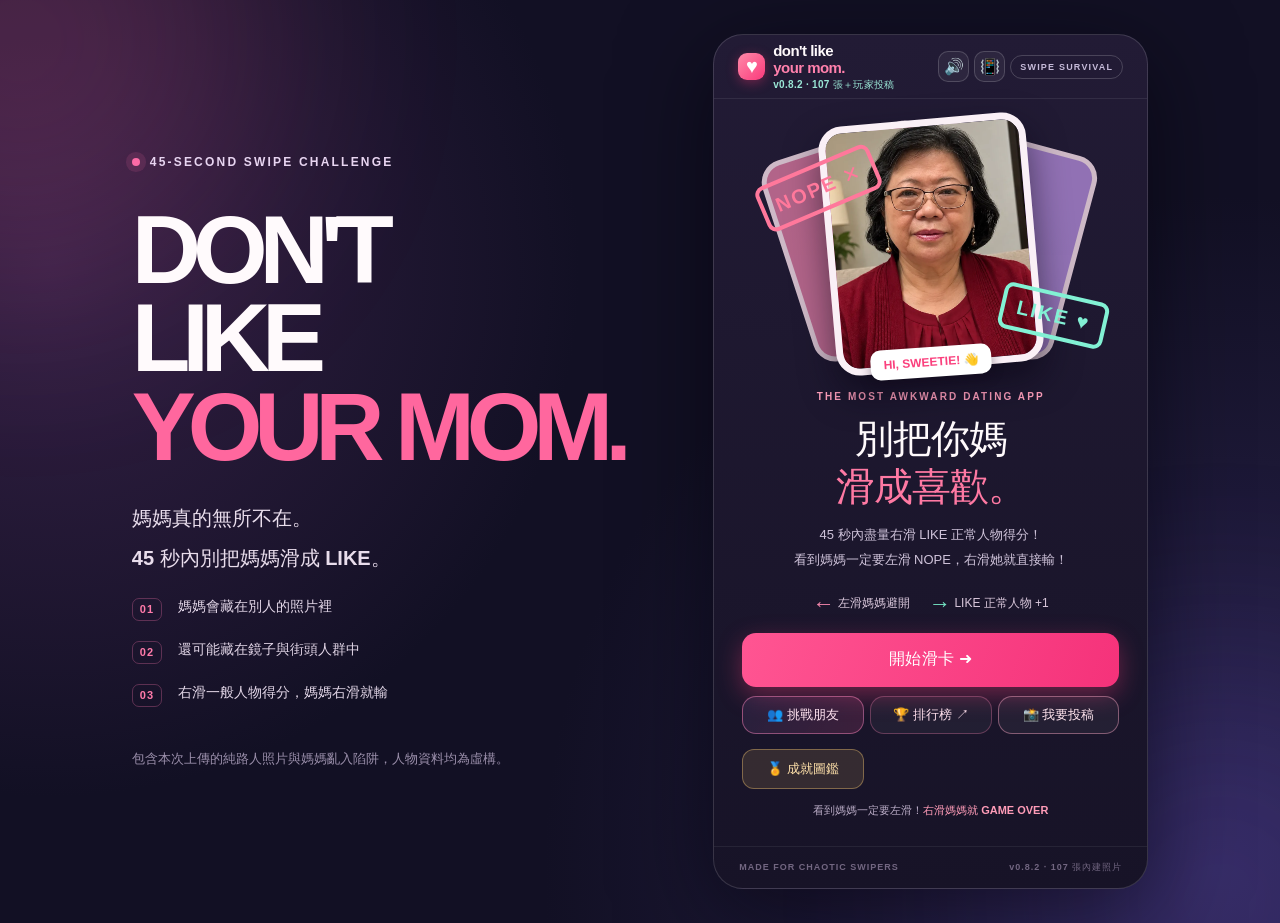
==== index.html @ 6b79ad82 "Add files via upload" ====
<!doctype html>
<html lang="zh-Hant">
<head>
  <meta charset="utf-8">
  <meta name="viewport" content="width=device-width, initial-scale=1, maximum-scale=1, user-scalable=no, viewport-fit=cover">
  <meta name="theme-color" content="#121024">
  <meta name="description" content="45 秒挑戰：左滑避開媽媽，右滑 LIKE 一般交友對象！">
  <meta name="apple-mobile-web-app-capable" content="yes">
  <meta name="apple-mobile-web-app-status-bar-style" content="black-translucent">
  <meta name="format-detection" content="telephone=no">
  <script>
    (function(){
      const root = document.documentElement;
      const ios = /iPhone|iPad|iPod/i.test(navigator.userAgent) ||
        (navigator.platform === 'MacIntel' && navigator.maxTouchPoints > 1);
      const installed = Boolean(navigator.standalone ||
        (window.matchMedia && window.matchMedia('(display-mode: standalone)').matches));
      if (ios && installed) root.classList.add('pwa-standalone');
      // Safari's 100dvh can exclude the entire home-indicator region and a
      // second bottom band in standalone mode. screen.height is the panel's
      // full height in CSS px (402×874 on the reference iPhone 18 Pro).
      function sizeApp(){
        if (window.innerWidth > 840) return;
        const visible = Math.round(window.visualViewport?.height || window.innerHeight);
        const layout = Math.round(window.innerHeight);
        const display = Math.round(window.screen?.height || layout);
        const keyboard = root.classList.contains('keyboard-open');
        // A 1206×2622 capture corresponds to 402×874 CSS px. Some WebKit
        // builds report a shorter value for BOTH vh and screen.height in PWAs.
        const iphoneProReference = ios && installed &&
          window.innerWidth >= 400 && window.innerWidth <= 404 &&
          window.innerHeight > 600 && window.innerWidth < window.innerHeight ? 874 : 0;
        const full = ios && installed && !keyboard ?
          Math.max(visible, layout, display, iphoneProReference) :
          (keyboard ? visible : Math.max(visible,layout));
        root.style.setProperty('--dlym-display-height', full+'px');
      }
      sizeApp();
      window.addEventListener('resize',sizeApp,{passive:true});
      window.addEventListener('orientationchange',sizeApp,{passive:true});
      window.visualViewport?.addEventListener('resize',sizeApp,{passive:true});
      window.addEventListener('focusin',()=>requestAnimationFrame(sizeApp));
      window.addEventListener('focusout',()=>requestAnimationFrame(sizeApp));
      document.addEventListener('visibilitychange',()=>{if(!document.hidden)sizeApp()});
    })();
  </script>
  <meta property="og:title" content="DON'T LIKE YOUR MOM 💔">
  <meta property="og:description" content="真人照片版：45 秒內 LIKE 最多人，千萬別滑到媽媽！">
  <link rel="manifest" href="./manifest.webmanifest?v=mom-icon-v1">
  <link rel="icon" type="image/png" sizes="192x192" href="./assets/icon-192-mom-v1.png">
  <link rel="apple-touch-icon" sizes="180x180" href="./assets/apple-touch-icon-mom-v1.png">
  <link rel="stylesheet" href="./style.css?v=0.8.2">
  <title>DON'T LIKE YOUR MOM — 45 秒滑卡生存挑戰</title>
</head>
<body>
  <div class="ambient ambient-a" aria-hidden="true"></div>
  <div class="ambient ambient-b" aria-hidden="true"></div>
  <div class="desktop-layout">
    <aside class="desktop-intro">
      <div class="desktop-kicker"><span class="live-dot"></span> 45-SECOND SWIPE CHALLENGE</div>
      <h1>DON'T<br>LIKE<br><span>YOUR MOM.</span></h1>
      <p>媽媽真的無所不在。<br>45 秒內別把媽媽滑成 LIKE。</p>
      <div class="desktop-detail"><span>01</span> 媽媽會藏在別人的照片裡</div>
      <div class="desktop-detail"><span>02</span> 還可能藏在鏡子與街頭人群中</div>
      <div class="desktop-detail"><span>03</span> 右滑一般人物得分，媽媽右滑就輸</div>
      <small>包含本次上傳的純路人照片與媽媽亂入陷阱，人物資料均為虛構。</small>
    </aside>

    <main class="app" aria-label="Don't Like Your Mom 遊戲">
      <header class="app-header">
        <div class="app-brand"><span class="brand-heart">♥</span><span class="brand-label">don't like <strong>your mom.</strong><small id="gameVersionBadge" class="game-version-badge" aria-label="實際載入的遊戲版本">版本確認中…</small></span></div>
        <div class="header-controls">
          <button id="soundToggle" class="icon-toggle" type="button" aria-label="音效開關" aria-pressed="true">🔊</button>
          <button id="vibrationToggle" class="icon-toggle" type="button" aria-label="震動開關" aria-pressed="true">📳</button>
          <span class="header-pill">SWIPE SURVIVAL</span>
        </div>
      </header>

      <section id="welcomeScreen" class="screen screen-welcome" aria-labelledby="welcomeTitle">
        <div class="welcome-art" aria-hidden="true">
          <div class="welcome-decoration deco-one"></div>
          <div class="welcome-decoration deco-two"></div>
          <div class="welcome-portrait"><img src="./assets/profiles/mom_01.webp" alt=""></div>
          <span class="welcome-sticker sticker-no">NOPE ✕</span>
          <span class="welcome-sticker sticker-love">LIKE ♥</span>
          <div class="welcome-bubble">HI, SWEETIE! 👋</div>
        </div>
        <div class="welcome-copy">
          <div class="eyebrow">THE MOST AWKWARD DATING APP</div>
          <h2 id="welcomeTitle">別把你媽<br><em>滑成喜歡。</em></h2>
          <p>45 秒內盡量右滑 LIKE 正常人物得分！<br>看到媽媽一定要左滑 NOPE，右滑她就直接輸！</p>
        </div>
        <div class="rules-line"><span><b>←</b> 左滑媽媽避開</span><span><b>→</b> LIKE 正常人物 +1</span></div>
        <button id="startButton" class="primary-button" type="button">開始滑卡 <span aria-hidden="true">➜</span></button>
        <div class="welcome-extra-actions">
          <button id="friendChallengeButton" class="friend-challenge-button" type="button">👥 挑戰朋友</button>
          <button id="openLeaderboardWelcome" class="leaderboard-link" type="button">🏆 排行榜 ↗</button>
          <button id="openSubmitPhotos" class="community-submit-button" type="button">📸 我要投稿</button>
          <button id="openAchievementsWelcome" class="achievement-link" type="button">🏅 成就圖鑑</button>
        </div>
        <div id="challengeInviteInfo" class="challenge-invite-info hidden" aria-live="polite"></div><div class="welcome-bottom">看到媽媽一定要左滑！<strong>右滑媽媽就 GAME OVER</strong></div>
      </section>

      <section id="duelLobbyScreen" class="screen screen-duel-lobby hidden" aria-label="雙人同步挑戰等候室">
        <div class="duel-hero">👥</div>
        <div class="eyebrow">LIVE FRIEND DUEL · 45 SECONDS</div>
        <h2 id="duelLobbyTitle">雙人同步挑戰</h2>
        <p class="duel-explainer">先分享邀請 → 兩人準備 → 同時倒數開局<br>照片順序完全相同，誰 LIKE 更多誰贏！</p>
        <label class="duel-name-label" for="duelPlayerName">你的暱稱</label>
        <input id="duelPlayerName" class="duel-name" type="text" maxlength="16" inputmode="text" placeholder="例如：不要滑到我媽" autocomplete="nickname" />
        <div class="duel-players" aria-live="polite"><div>👤 <span id="duelHostName">房主：等待建立…</span></div><div>👤 <span id="duelGuestName">好友：尚未加入</span></div></div>
        <div id="duelLobbyStatus" class="duel-status" role="status">準備建立房間…</div>
        <button id="duelCreateJoin" class="primary-button" type="button">建立房間</button>
        <button id="duelShareInvite" class="secondary-button hidden" type="button">🔗 分享邀請連結</button>
        <button id="duelReadyButton" class="primary-button hidden" type="button">✓ 我準備好了</button>
        <button id="duelLeaveButton" class="secondary-button" type="button">← 返回首頁</button>
      </section>

      <section id="gameScreen" class="screen screen-game hidden" aria-label="遊戲進行中">
        <div class="hud-top">
          <div class="hud-timer"><span class="tiny-label">TIME LEFT</span><div class="timer-value"><span id="timerValue">45.0</span><small>S</small></div></div>
          <div class="hud-score"><span class="tiny-label">LIKES</span><div class="score-value"><span id="scoreValue">0</span><span class="heart-small">♥</span></div></div>
          <div class="hud-best"><span class="tiny-label">BEST</span><div id="bestValue" class="best-value">0</div></div>
        </div>
        <div class="timer-track"><div id="timerFill" class="timer-fill"></div></div>
        <div class="stage-line"><div><span id="stagePill" class="stage-pill">LEVEL 1</span><strong id="stageName">一眼認出媽媽</strong></div><span id="comboChip" class="combo-chip" aria-live="polite"></span></div>
        <div id="cardArea" class="card-area" aria-label="交友卡片">
          <div class="stack-card stack-back" aria-hidden="true"></div>
          <div class="stack-card stack-mid" aria-hidden="true"></div>
          <article id="swipeCard" class="swipe-card" aria-label="當前交友卡片">
            <div class="profile-photo">
              <img id="profileImage" src="./assets/profiles/mom_01.webp" alt="交友照片">
              <span id="likeStamp" class="swipe-stamp like-stamp" aria-hidden="true">LIKE ♥</span>
              <span id="nopeStamp" class="swipe-stamp nope-stamp" aria-hidden="true">NOPE ✕</span>
              <div class="photo-gradient" aria-hidden="true"></div>
              <div class="profile-photo-label">✦ DISCOVER</div>
            </div>
            <div class="profile-details">
              <div class="identity-line"><h3 id="profileName">Jessie <span>26</span></h3><span class="verified" title="虛構個人資料">✦</span></div>
              <p id="profileBio">喜歡散步、咖啡與周末旅行。</p>
              <div class="distance-row">⌖ <span id="profileCity">台北</span> <span class="dot-separator">·</span> 正在尋找緣分</div>
            </div>
          </article>
        </div>
        <div class="actions">
          <button id="nopeButton" class="swipe-action nope-action" type="button" aria-label="左滑，不喜歡"><span>✕</span><small>NOPE</small></button>
          <div class="action-instruction">左右滑動卡片<br>或點擊按鈕</div>
          <button id="likeButton" class="swipe-action like-action" type="button" aria-label="右滑，喜歡"><span>♥</span><small>LIKE</small></button>
        </div>
        <p class="game-footnote">注意：照片任何角落有媽媽都不能 LIKE！</p>
      </section>

      <section id="resultScreen" class="screen screen-result hidden" aria-labelledby="resultTitle">
        <div id="resultEmoji" class="result-emoji" aria-hidden="true">💔</div>
        <div id="resultEyebrow" class="result-eyebrow">MOM ALERT</div>
        <h2 id="resultTitle" class="result-title">YOU LIKED<br>YOUR MOM.</h2>
        <p id="resultSubtitle" class="result-subtitle">BRO. THAT'S YOUR MOM.</p>
        <p id="momRoast" class="mom-roast hidden" aria-live="polite"></p>
        <div id="evidencePanel" class="evidence-panel hidden">
          <div class="evidence-heading">你剛剛右滑了這張…</div>
          <div class="evidence-photo"><img id="evidenceImage" src="./assets/profiles/mom_01.webp" alt="剛剛出錯的交友卡片"><div id="evidenceSpot" class="evidence-spot hidden" aria-hidden="true"></div></div>
          <div id="evidenceIdentity" class="evidence-identity"></div>
          <p id="evidenceReason" class="evidence-reason"></p>
        </div>
        <div class="result-stats">
          <div><small>LIKES</small><strong id="finalScore">0</strong></div>
          <div><small>TIME SURVIVED</small><strong id="finalTime">0.0s</strong></div>
          <div><small>HIDDEN MOMS</small><strong id="finalAvoided">0</strong></div>
        </div>
        <button id="achievementRoundNotice" class="achievement-award hidden" type="button" aria-live="polite"></button>
        <div id="recordMessage" class="record-message hidden">★ NEW PERSONAL BEST ★</div>
        <section id="scoreSubmitArea" class="score-submit hidden" aria-label="送出全球排行戰績">
          <label for="leaderboardNickname">🏆 全球排行榜暱稱</label>
          <div class="submit-row">
            <input id="leaderboardNickname" type="text" maxlength="16" placeholder="輸入 2～16 字暱稱" autocomplete="nickname" aria-label="排行榜暱稱">
            <button id="submitScoreBtn" type="button">送出</button>
          </div>
          <p id="scoreSubmitStatus" class="score-submit-status" aria-live="polite"></p>
        </section>
        <div class="result-actions">
          <div class="result-action-row">
            <button id="retryButton" class="primary-button" type="button">再來一局 <span aria-hidden="true">↻</span></button>
            <button id="homeButton" class="secondary-button home-button" type="button">⌂ 回首頁</button>
          </div>
          <div class="result-action-row result-action-secondary">
            <button id="shareButton" class="secondary-button" type="button">分享戰績 ↗</button>
            <button id="openLeaderboardResult" class="leaderboard-link" type="button">🏆 全球排行榜 ↗</button>
          </div>
        </div>
        <p id="resultNotice" class="result-notice">只有 45 秒，看看下一局能 LIKE 幾個人。</p>
        <div id="duelResultStatus" class="duel-result-status hidden" aria-live="polite"></div>
        <button id="duelResultRefresh" class="duel-refresh hidden" type="button">↻ 同步對手結果</button>
      </section>
      <section id="achievementsScreen" class="screen screen-achievements hidden" aria-label="認媽成就圖鑑">
        <div class="ach-kicker">🏅 DON'T LIKE YOUR MOM</div>
        <h2>認媽成就圖鑑</h2>
        <p class="ach-intro">滑得快還不夠，認得出媽媽才是真本事！</p>
        <div class="ach-progress-head"><strong id="achievementCount">0 / 49</strong><span>成就完成度</span></div>
        <div class="ach-progress-track"><span id="achievementProgress"></span></div>
        <p id="achievementNext" class="ach-next"></p>
        <div id="achievementFilters" class="ach-filters" role="group" aria-label="成就類別"></div>
        <div id="achievementList" class="ach-list" aria-label="成就獎章"></div>
        <p class="ach-local-note">🔒 不需要 Email。進度只存在這個瀏覽器；換手機或清除網站資料可能遺失。舊版歷史累積次數無法補算，但保留原本的個人最高 LIKE。</p>
        <button id="closeAchievements" class="secondary-button ach-back" type="button">← 返回遊戲</button>
      </section>
      <section id="leaderboardScreen" class="screen screen-leaderboard hidden" aria-label="全球排行榜">
        <div class="board-kicker">🏆 DON'T LIKE YOUR MOM</div>
        <h2>全球排行榜</h2>
        <p class="board-intro">活過完整 45 秒才能上榜。右滑媽媽直接失敗！</p>
        <div class="board-tabs" role="group" aria-label="排行榜期間">
          <button id="boardTodayBtn" type="button" aria-pressed="true">📅 每日</button>
          <button id="boardAllBtn" type="button" aria-pressed="false">🌍 歷史排行</button>
          <button id="boardChampionsBtn" type="button" aria-pressed="false">🏅 歷日冠</button>
          <button id="refreshLeaderboard" class="board-refresh" type="button" aria-label="重新整理排行榜">↻</button>
        </div>
        <p id="leaderboardStatus" class="board-status" aria-live="polite">載入中…</p>
        <div id="boardProvisional" class="board-provisional hidden" aria-live="polite"></div>
        <ol id="leaderboardRows" class="board-list" aria-label="排行榜成績"></ol>
        <button id="boardLoadMore" class="board-load-more hidden" type="button">載入更早的日冠 ↓</button>
        <p id="boardFootnote" class="board-footnote">前 100 名單局成績 · 今日榜以台灣時間計算<br>未設定雲端前不會顯示假排行榜</p>
        <button id="closeLeaderboard" class="secondary-button board-back" type="button">← 返回遊戲</button>
      </section>
      <footer class="app-footer"><span>MADE FOR CHAOTIC SWIPERS</span><span>v0.8.2 · 107 張內建照片</span></footer>
    </main>
  </div>
  <script src="./leaderboard-config.js?v=0.5.0"></script>
  <script src="./feedback.js?v=0.5.0"></script>
  <script src="./leaderboard.js?v=0.7.4"></script>
  <script src="./art-data.js?v=0.8.1"></script>
  <script src="./deck-engine.js?v=0.5.7"></script>
  <script src="./community-api.js?v=0.7.2"></script>
  <script src="./community-feed.js?v=0.7.2"></script>
  <script src="./photo-preload.js?v=0.7.3"></script>
  <script src="./live-duel.js?v=0.6.1"></script>
  <script src="./achievements.js?v=0.8.0"></script>
  <script src="./script.js?v=0.8.2"></script>
</body>
</html>
---- style.css ----
:root{font-family:Inter,-apple-system,BlinkMacSystemFont,"Noto Sans TC","Microsoft JhengHei",Arial,sans-serif;color:#fffafc;background:#121024;--pink:#ff5e9b;--pink-soft:#ff98b8;--purple:#9962ee;--mint:#75e5cb;--dark:#1b172e;--muted:#bcb4cf;--white:#fffbff;font-synthesis:none;-webkit-tap-highlight-color:transparent}
*{box-sizing:border-box}html{min-height:100%;scrollbar-color:#634362 #171024}body{min-height:100dvh;margin:0;overflow-x:hidden;background:radial-gradient(circle at 4% 29%,#342045 0,transparent 38%),radial-gradient(circle at 95% 94%,#2b244f 0,transparent 45%),#121024}button{font:inherit;cursor:pointer}button:focus-visible{outline:3px solid #fff;outline-offset:3px}button:disabled{opacity:.6;cursor:default}.hidden{display:none!important}.ambient{position:fixed;z-index:0;width:480px;height:480px;border-radius:50%;filter:blur(115px);pointer-events:none;opacity:.18}.ambient-a{left:-220px;top:-200px;background:#fe61a0}.ambient-b{right:-180px;bottom:-240px;background:#745ae6}.desktop-layout{position:relative;z-index:1;min-height:100dvh;display:flex;align-items:center;justify-content:center;gap:clamp(40px,7vw,120px);padding:34px 26px}.desktop-intro{max-width:520px;align-self:center}.desktop-kicker{display:inline-flex;align-items:center;gap:10px;color:#e8d5f1;letter-spacing:2.2px;font-size:12px;font-weight:800}.live-dot{width:8px;height:8px;background:#fc6ba6;border-radius:50%;box-shadow:0 0 0 6px #fc6ba621}.desktop-intro h1{font-size:clamp(60px,7.5vw,112px);letter-spacing:-.085em;line-height:.92;font-weight:1000;margin:36px 0 27px}.desktop-intro h1 span{color:#ff679e}.desktop-intro>p{font-size:20px;line-height:2;color:#e9ddec;font-weight:600}.desktop-detail{margin:20px 0;display:flex;gap:16px;color:#e1d5e6;font-size:14px;font-weight:600}.desktop-detail span{font-size:11px;letter-spacing:1px;color:#ff7baa;border:1px solid #b759876e;border-radius:7px;padding:5px 7px;line-height:1;height:min-content}.desktop-intro small{display:block;line-height:1.8;color:#9b8fab;margin-top:40px}.app{width:min(100%,435px);flex:0 0 auto;background:linear-gradient(180deg,#221b35 0%,#171327 100%);border:1px solid #ffffff24;box-shadow:0 22px 92px #04010a8c;min-height:760px;border-radius:30px;overflow:hidden;display:flex;flex-direction:column}.app-header{display:flex;align-items:center;justify-content:space-between;gap:8px;height:64px;padding:0 24px;border-bottom:1px solid #ffffff14;flex:0 0 auto}.app-brand{display:flex;gap:8px;align-items:center;font-size:15px;font-weight:800;letter-spacing:-.55px;white-space:nowrap}.app-brand strong{color:#ff80ac}.brand-heart{width:27px;height:27px;border-radius:9px;background:linear-gradient(135deg,#ff8aa9,#fa397b);display:grid;place-items:center;color:white;font-size:20px;box-shadow:0 3px 12px #ff37755a}.header-pill{font-size:9px;letter-spacing:1.2px;border:1px solid #ffffff2e;border-radius:99px;padding:6px 9px;color:#c6bbd9;white-space:nowrap;font-weight:900}.screen{flex:1;min-width:0}.screen-welcome{padding:20px 28px 28px;text-align:center}.welcome-art{height:260px;position:relative;max-width:340px;margin:auto}.welcome-portrait{position:absolute;left:calc(50% - 104px);top:0;width:208px;height:250px;border:7px solid #faf0f6;border-radius:24px;overflow:hidden;transform:rotate(-5deg);box-shadow:0 17px 35px #08051490}.welcome-portrait img{width:100%;height:100%;object-fit:cover}.welcome-decoration{position:absolute;top:17px;width:172px;height:210px;border-radius:23px;background:#db7aa2;border:5px solid #ffe7f1;opacity:.78}.deco-one{left:23px;transform:rotate(-18deg)}.deco-two{right:23px;transform:rotate(15deg);background:#b18bd9}.welcome-sticker{position:absolute;z-index:2;font-size:20px;font-weight:1000;padding:8px 12px;border-radius:9px;letter-spacing:2px}.sticker-no{left:-4px;top:45px;color:#ff789b;border:4px solid #ff789b;transform:rotate(-23deg)}.sticker-love{right:-6px;bottom:40px;color:#82f1d4;border:4px solid #82f1d4;transform:rotate(13deg)}.welcome-bubble{position:absolute;bottom:2px;left:50%;transform:translateX(-50%) rotate(-4deg);padding:8px 13px;border-radius:10px;background:#fff;color:#fa407d;font-weight:950;font-size:12px;box-shadow:0 4px 12px #11071b63;white-space:nowrap;z-index:3}.welcome-copy{margin-top:12px}.eyebrow{font-weight:900;font-size:10px;color:#ff9fbc;letter-spacing:2.1px}.welcome-copy h2{margin:13px 0;font-size:clamp(32px,8vw,39px);font-weight:1000;line-height:1.22;letter-spacing:-1px}.welcome-copy h2 em{font-style:normal;color:#ff79a3}.welcome-copy p{font-size:13px;line-height:1.9;color:#cfc3da;margin:13px 0 20px}.rules-line{display:flex;align-items:center;justify-content:center;gap:19px;flex-wrap:wrap;font-size:12px;color:#d9c7db;margin-bottom:18px}.rules-line b{font-size:22px;line-height:1;color:#ef83a9;vertical-align:middle}.rules-line span:last-child b{color:#74e6c4}.primary-button{width:100%;background:linear-gradient(110deg,#ff5592,#f5327a);box-shadow:0 8px 24px #fe3e7a5c;color:#fff;border:0;border-radius:14px;min-height:54px;font-size:16px;font-weight:900;letter-spacing:.4px;display:flex;align-items:center;justify-content:center;gap:12px;transition:filter .2s,transform .2s}.primary-button:hover{filter:brightness(1.08)}.primary-button:active{transform:scale(.98)}.primary-button span{font-size:23px}.welcome-bottom{font-size:11px;color:#b8aac4;margin-top:14px}.welcome-bottom strong{color:#ff9cb8}.app-footer{display:flex;justify-content:space-between;align-items:center;color:#726681;letter-spacing:1px;font-size:9px;font-weight:800;padding:14px 25px;border-top:1px solid #ffffff11;flex:0 0 auto}
/* Game */
.screen-game{padding:12px 17px 6px}.hud-top{display:grid;grid-template-columns:1.25fr 1fr .8fr;align-items:center;gap:13px;padding:0 10px 10px}.tiny-label{font-size:9px;font-weight:900;letter-spacing:1.7px;color:#ac9ebd}.timer-value{font-size:37px;line-height:1.14;font-weight:1000;letter-spacing:-1.6px;font-variant-numeric:tabular-nums}.timer-value small{font-size:14px;margin-left:3px;color:#ff82ae}.timer-value.danger{color:#ff6b93;animation:timer-pulse .6s infinite alternate}.score-value{font-size:34px;font-weight:1000;line-height:1.16;display:flex;align-items:center;gap:7px;font-variant-numeric:tabular-nums}.heart-small{font-size:17px;color:#ff6699}.best-value{font-size:33px;color:#d7c5e7;font-weight:900;font-variant-numeric:tabular-nums}.timer-track{height:5px;background:#ffffff1d;border-radius:99px;overflow:hidden;margin:0 9px}.timer-fill{background:linear-gradient(90deg,#ffb0c7,#ff4d91);height:100%;width:100%;border-radius:99px;transform-origin:left}.stage-line{display:flex;align-items:center;justify-content:space-between;margin:12px 1px 9px;gap:8px;min-height:27px}.stage-line>div{display:flex;align-items:center;gap:8px}.stage-line strong{font-size:11px;color:#e5dbe7}.stage-pill{font-size:9px;white-space:nowrap;color:#ffbdd5;border:1px solid #f96fa85c;padding:5px 8px;border-radius:6px;background:#d5338133;font-weight:900;letter-spacing:.6px}.combo-chip{font-weight:950;color:#87f4dc;font-size:12px}.card-area{position:relative;width:100%;max-width:390px;margin:0 auto;padding:0 4px 9px;perspective:1000px;isolation:isolate}.stack-card{position:absolute;inset:0 5px 9px;border-radius:20px;border:1px solid #ffffff26;background:linear-gradient(140deg,#685179,#302746);box-shadow:0 14px 28px #0b061da0}.stack-back{transform:translateY(9px) scale(.96);opacity:.48}.stack-mid{transform:translateY(5px) scale(.985);opacity:.69}.swipe-card{position:relative;z-index:2;background:#fcf8fb;color:#251d2a;border-radius:18px;overflow:hidden;box-shadow:0 12px 28px #07041370;touch-action:none;user-select:none;-webkit-user-select:none;cursor:grab;will-change:transform;transform:translate3d(0,0,0)}.swipe-card.dragging{cursor:grabbing}.swipe-card.animating{transition:transform .23s cubic-bezier(.15,.8,.4,1),opacity .23s ease}.profile-photo{position:relative;width:100%;aspect-ratio:600/545;overflow:hidden;background:#bba3c8}.profile-photo img{display:block;width:100%;height:100%;object-fit:cover;object-position:center 28%;pointer-events:none}.photo-gradient{position:absolute;inset:50% 0 0;background:linear-gradient(transparent,#180d23 120%);pointer-events:none}.profile-photo-label{position:absolute;bottom:12px;left:15px;color:#f9f4f7d4;font-size:10px;font-weight:950;letter-spacing:1.7px}.swipe-stamp{position:absolute;z-index:3;top:22px;font-size:28px;font-weight:1000;letter-spacing:2px;padding:7px 12px;border:5px solid;border-radius:10px;opacity:0;pointer-events:none}.like-stamp{color:#62f5cb;border-color:#62f5cb;left:18px;transform:rotate(-15deg)}.nope-stamp{color:#ff7e9c;border-color:#ff7e9c;right:18px;transform:rotate(15deg)}.profile-details{min-height:104px;padding:12px 17px 14px}.identity-line{display:flex;align-items:center;gap:8px}.identity-line h3{font-size:22px;line-height:1.1;font-weight:1000;white-space:nowrap;overflow:hidden;text-overflow:ellipsis;letter-spacing:-.4px;margin:0;max-width:calc(100% - 22px)}.identity-line h3 span{font-size:19px;font-weight:500;color:#5d4f64}.verified{width:19px;height:19px;border-radius:50%;display:grid;place-items:center;background:#66c5e6;color:white;font-size:12px;flex:0 0 auto}.profile-details p{font-size:12px;color:#66566b;margin:7px 0 7px;white-space:nowrap;overflow:hidden;text-overflow:ellipsis}.distance-row{color:#9e90a2;font-size:10px;font-weight:700}.dot-separator{padding:0 4px}.actions{display:flex;align-items:center;justify-content:center;gap:37px;margin:4px 0 0}.swipe-action{width:61px;height:61px;border:1px solid #ffffff29;border-radius:50%;background:#ffffff0e;display:flex;flex-direction:column;align-items:center;justify-content:center;gap:0;box-shadow:0 5px 16px #08020e52;transition:background .15s,transform .15s}.swipe-action:active{transform:scale(.91)}.swipe-action>span{font-size:31px;font-weight:700;line-height:1.12}.swipe-action small{font-size:8px;font-weight:900;letter-spacing:1px}.nope-action{color:#ff7b9b}.like-action{color:#76e5c6}.action-instruction{font-size:10px;color:#aa9bba;text-align:center;line-height:1.55;font-weight:650}.game-footnote{text-align:center;font-size:10px;color:#aa96ba;margin:12px 0 1px}
/* Results */
.screen-result{padding:20px 24px 24px;text-align:center}.result-emoji{font-size:37px;line-height:1.3}.result-eyebrow{letter-spacing:2.6px;font-size:11px;font-weight:1000;color:#ff93b2;margin:8px 0 9px}.result-title{font-size:35px;line-height:1.02;letter-spacing:-1.2px;font-weight:1000;color:#ff84a8;margin:0}.result-subtitle{color:#e2d8e4;font-size:12px;letter-spacing:1px;font-weight:900;margin:10px 0 20px}.evidence-panel{margin:-3px auto 15px;width:min(100%,270px)}.evidence-heading{font-size:11px;color:#c2b4ca;margin-bottom:7px}.evidence-photo{position:relative;margin:auto;max-width:218px;height:190px;overflow:hidden;border-radius:12px;border:3px solid #ff699d;box-shadow:0 6px 24px #ed397a33}.evidence-photo img{width:100%;height:100%;object-fit:cover;display:block}.evidence-spot{position:absolute;width:78px;height:78px;border:4px dashed #fb3947;border-radius:50%;transform:translate(-50%,-50%);box-shadow:0 0 0 2000px #11111115,0 0 15px #ffe4e7;animation:spotbeat 1.2s infinite alternate;pointer-events:none}.evidence-spot.spot-direct{width:105px;height:105px}.evidence-spot.spot-small{width:60px;height:60px}.evidence-identity{margin:8px 0 2px;font-size:13px;color:white;font-weight:900}.evidence-identity mark{background:#ff557f;color:#fff;border-radius:3px;padding:1px 3px}.evidence-reason{font-size:12px;color:#ffa6c3;font-weight:900;margin:7px 0 0}.result-stats{display:grid;grid-template-columns:repeat(3,1fr);padding:15px 4px;margin:12px auto 16px;border:1px solid #ffffff21;border-radius:14px;background:#ffffff08}.result-stats>div+div{border-left:1px solid #ffffff20}.result-stats small{display:block;color:#b8a9c9;font-size:8px;font-weight:900;letter-spacing:.7px}.result-stats strong{font-size:28px;line-height:1.3;font-weight:1000;font-variant-numeric:tabular-nums}.record-message{font-size:12px;letter-spacing:1.2px;color:#ffe29a;font-weight:950;margin-bottom:13px}.secondary-button{width:100%;min-height:44px;margin-top:11px;border:1px solid #ffffff36;color:#efe2f1;background:#ffffff0b;border-radius:13px;font-weight:800;font-size:13px}.result-notice{font-size:10px;color:#998aa9;margin:16px 0 0}
@keyframes timer-pulse{from{opacity:1}to{opacity:.58}}@keyframes spotbeat{from{border-color:#ff264c}to{border-color:#fff}}
@media(max-width:840px){.desktop-layout{padding:0;display:block;min-height:100dvh}.desktop-intro{display:none}.app{width:100%;max-width:470px;min-height:100dvh;margin:auto;border:0;border-radius:0;box-shadow:none}.screen-welcome{display:flex;flex-direction:column;justify-content:center}.app-header{height:58px}.app-footer{padding-top:9px;padding-bottom:max(9px,env(safe-area-inset-bottom))}.screen-game{display:flex;flex-direction:column;justify-content:center}.card-area{max-width:430px}.profile-photo{aspect-ratio:600/560}}
@media(max-height:740px) and (max-width:840px){.screen-welcome{justify-content:flex-start;padding-top:10px}.welcome-art{height:208px}.welcome-portrait{height:203px;width:170px;left:calc(50% - 85px)}.welcome-decoration{width:140px;height:170px}.welcome-copy h2{font-size:29px;margin:8px 0}.welcome-copy p{margin:8px 0 13px}.rules-line{margin-bottom:10px}.screen-game{justify-content:flex-start;padding-top:8px}.hud-top{padding-bottom:5px}.timer-value{font-size:31px}.score-value,.best-value{font-size:28px}.stage-line{margin:8px 1px 6px}.profile-photo{aspect-ratio:600/450}.profile-details{min-height:91px;padding:10px 15px}.actions{gap:32px}.swipe-action{height:53px;width:53px}.game-footnote{margin:7px 0}.screen-result{padding-top:10px}.result-emoji{font-size:27px}.result-title{font-size:30px}.result-subtitle{margin:8px 0 14px}.evidence-photo{height:155px;max-width:190px}.evidence-panel{margin-bottom:8px}.result-stats{margin:10px auto}.result-stats strong{font-size:24px}}
@media(max-height:640px) and (max-width:840px){.welcome-art{height:155px}.welcome-portrait{height:150px;width:140px;left:calc(50% - 70px)}.welcome-decoration{width:110px;height:135px}.welcome-bubble{font-size:9px}.welcome-sticker{font-size:13px}.welcome-copy h2{font-size:26px}.welcome-copy p{font-size:11px}.profile-photo{aspect-ratio:600/355}.profile-details{min-height:78px}.profile-details p{margin:4px 0}.swipe-action{height:46px;width:46px}.swipe-action>span{font-size:25px}.actions{margin:0}}
@media(prefers-reduced-motion:reduce){*,*::before,*::after{scroll-behavior:auto!important;animation-duration:.01ms!important;transition-duration:.01ms!important}}

/* v0.1.2: exact same component for the front and the rear card.
   Only its layer position and subtle depth scaling differ. */
.swipe-card.prepared-card{
  position:absolute;
  z-index:1;
  inset:0 4px 9px;
  width:auto;
  height:fit-content;
  pointer-events:none;
  cursor:default;
  transform:translate3d(0,5px,0) scale(.976);
  transform-origin:center bottom;
  will-change:auto;
}

/* v0.3 photographic deck — retain entire face and original photo boundaries. */
.profile-photo { aspect-ratio: 3 / 4; background: #19172a; }
.profile-photo img { object-fit: contain; object-position: center center; }
.evidence-photo { width: min(76vw,230px); height: auto; max-width: 100%; aspect-ratio: 2 / 3; background:#171124; }
.evidence-photo img { object-fit: fill; }
.evidence-spot.spot-small { width: 42px; height: 42px; border-width: 3px; }
.evidence-spot.spot-direct { width: 74px; height: 74px; }
@media (max-width:840px) { .profile-photo { aspect-ratio: 3 / 4; } }
/* In a short viewport keep the controls accessible but don't crop MOM out. */
@media (max-height:740px) and (max-width:840px) { .profile-photo { aspect-ratio: 4 / 4; } }
@media (max-height:640px) and (max-width:840px) { .profile-photo { aspect-ratio: 5 / 4; } }

/* v0.4 failure reveal: never stretch the photo, or the face coordinates drift. */
.evidence-panel { width:min(100%,330px); }
.evidence-photo { position:relative; width:min(80vw,300px); max-width:100%; height:auto; aspect-ratio:auto!important; display:block; overflow:hidden; }
.evidence-photo img { display:block; width:100%; height:auto; object-fit:contain; object-position:center; }
.evidence-spot,.evidence-spot.spot-small,.evidence-spot.spot-direct {
  width:16%; height:auto; aspect-ratio:1/1; box-sizing:border-box;
  border:3px dashed #fff0f4; outline:2px solid #f72b71;
  box-shadow: 0 0 0 2px #2c0e2599, 0 0 12px #fa357ca8;
  transform:translate(-50%,-50%);
  animation: spotbeat 1.2s infinite alternate;
}

.profile-photo { background:#252030; }
.profile-photo img { object-fit:contain; object-position:center center; }


/* v0.5.0 — accessible, tap-friendly leaderboard and sound/vibration controls. */
.header-controls{display:flex;align-items:center;gap:5px;min-width:0}
.icon-toggle{width:31px;height:31px;flex:0 0 31px;border:1px solid #ffffff2b;border-radius:10px;
  background:#ffffff0d;color:#fff;font-size:16px;display:grid;place-items:center;padding:0}
.icon-toggle[aria-pressed="false"]{opacity:.55}
.leaderboard-link{width:100%;background:#ffffff0b;border:1px solid #ff83b44d;color:#ffe0ed;
  border-radius:14px;font-weight:800;padding:13px 14px;margin:10px 0 0;font-size:14px;letter-spacing:.1px}
.leaderboard-link:hover,.board-tabs button:hover{background:#ffffff18}
.score-submit{text-align:left;margin:16px auto;padding:14px;background:#ffffff0c;border:1px solid #ffffff26;
  border-radius:15px;width:100%;max-width:350px}
.score-submit label{display:block;color:#ffe2f0;font-size:14px;font-weight:850;margin:0 0 9px}
.submit-row{display:flex;gap:7px;align-items:stretch}
.submit-row input{min-width:0;flex:1;border-radius:9px;border:1px solid #ffffff50;background:#100f1f;
  color:#fff;font-size:16px;padding:11px 10px}
.submit-row button{background:#fd478b;border:0;color:white;padding:0 14px;border-radius:9px;font-weight:850;font-size:14px}
.score-submit-status{min-height:15px;margin:9px 0 0;color:#dbc9db;line-height:1.55;font-size:12px}
.screen-leaderboard{padding:24px 18px 28px;min-height:650px;display:flex;flex-direction:column}
.screen-leaderboard h2{margin:9px 0 0;text-align:center;font-size:29px;font-weight:950;color:#fff}
.board-kicker{font-size:11px;letter-spacing:2px;font-weight:900;text-align:center;color:#fe91b6}
.board-intro{text-align:center;color:#cdbdd8;font-size:12px;line-height:1.65;margin:12px auto 20px}
.board-tabs{display:flex;gap:6px;margin:0 0 9px}
.board-tabs button{flex:1;min-width:0;padding:11px 7px;background:#ffffff0c;color:#d2c1dd;
  border:1px solid #ffffff26;border-radius:9px;font-weight:800;font-size:12px}
.board-tabs button[aria-pressed="true"]{background:#ff478b28;color:#ffb1ca;border-color:#ff559279}
.board-tabs .board-refresh{flex:0 0 44px;font-size:21px;padding:0}
.board-status{font-size:12px;text-align:center;color:#bba9c4;line-height:1.65;margin:8px 0 16px}
.board-list{list-style:none;margin:0;padding:0;display:flex;flex-direction:column;gap:7px}
.board-row{display:grid;grid-template-columns:45px minmax(0,1fr) auto;align-items:center;gap:8px;
  border-radius:11px;background:#ffffff0b;padding:10px 11px;min-height:49px;border:1px solid #ffffff13}
.board-row.top-three{background:#ffaac216;border-color:#ff8eb12b}
.board-rank{font-weight:950;color:#ffe2f0;font-size:14px}
.board-name{font-weight:800;color:#fff;font-size:14px;overflow:hidden;text-overflow:ellipsis;white-space:nowrap}
.board-extra{font-size:12px;color:#92f5d5;font-weight:900;white-space:nowrap}
.board-footnote{font-size:11px;text-align:center;color:#a898b6;line-height:1.6;margin:22px 0 14px}
.board-back{margin-top:auto;width:100%}
@media(max-width:440px){.header-controls .header-pill{display:none}}
@media(max-width:350px){.app-brand{font-size:13px}.app-header{padding:0 13px}}


/* v0.5.2 — compact native-app-style layout for mobile and PWA installs. */
@media(max-width:840px){
  html,body{height:100%;height:100dvh;min-height:0;max-height:100dvh;overflow:hidden;overscroll-behavior:none;}
  html{-webkit-text-size-adjust:100%;touch-action:manipulation}
  body{position:fixed;inset:0;width:100%;touch-action:manipulation;}
  .desktop-layout{height:100%;height:100dvh;min-height:0;max-height:100dvh;display:flex;flex-direction:column;
    padding:env(safe-area-inset-top,0px) 0 env(safe-area-inset-bottom,0px);overflow:hidden;}
  .app{display:flex;flex-direction:column;height:100%;min-height:0;max-height:100%;overflow:hidden;
    flex:1 1 auto;width:100%;max-width:none;border:0;border-radius:0;}
  .app-header{flex:0 0 48px;height:48px;min-height:48px;padding:0 14px;position:relative;z-index:10;}
  .app-brand{font-size:clamp(12px,3.5vw,15px)}
  .header-controls{gap:8px}
  .icon-toggle{min-height:36px;min-width:36px;width:36px;height:36px;flex-basis:36px;
    touch-action:manipulation;}
  .app-footer{display:none}
  .screen{flex:1 1 auto;min-height:0;height:auto;overflow:hidden}
  .screen-welcome{padding:8px 20px 10px;justify-content:center;gap:0;}
  .welcome-art{height:min(25dvh,220px);flex:0 1 auto;min-height:95px;max-height:220px;width:100%;}
  .welcome-portrait{height:94%;width:auto;aspect-ratio:208/250;left:50%;transform:translateX(-50%) rotate(-5deg)}
  .welcome-decoration{height:77%;width:38%;top:8%}
  .deco-one{left:16%}.deco-two{right:16%}
  .welcome-sticker{font-size:clamp(11px,3vw,17px);padding:5px 7px}
  .welcome-copy{margin-top:4px}
  .welcome-copy h2{font-size:clamp(25px,6.6vw,34px);margin:6px 0}
  .welcome-copy p{margin:7px 0 10px;font-size:clamp(11px,3vw,13px);line-height:1.55}
  .rules-line{font-size:11px;gap:10px;margin-bottom:9px;}
  .primary-button{min-height:45px;font-size:14px;border-radius:12px}
  .leaderboard-link{margin-top:7px;padding:9px;font-size:12px;min-height:40px}
  .welcome-bottom{margin-top:8px;font-size:10px}

  .screen-game{display:flex;flex-direction:column;justify-content:stretch;gap:0;padding:7px 12px 8px;min-height:0}
  .hud-top{flex:0 0 auto;padding:0 8px 5px;gap:7px}
  .tiny-label{font-size:9px}.timer-value{font-size:clamp(27px,8.3vw,35px)}
  .score-value{font-size:clamp(26px,7.8vw,33px)}.best-value{font-size:clamp(25px,7.4vw,32px)}
  .timer-track{flex:0 0 5px}
  .stage-line{flex:0 0 auto;margin:8px 0 7px;min-height:25px}
  .stage-line strong{font-size:11px}.combo-chip{font-size:11px}
  .card-area{flex:1 1 auto;min-height:0;max-height:none;width:100%;padding:0 4px 8px;
    display:flex;flex-direction:column;align-items:stretch;justify-content:center;}
  .swipe-card{display:flex;flex-direction:column;height:100%;width:100%;max-height:100%;min-height:0;
    border-radius:17px;flex:1 1 auto;}
  .profile-photo,.profile-photo:not(foo){aspect-ratio:auto!important;flex:1 1 auto;min-height:0;height:auto;background:#252030;}
  .profile-photo img{width:100%;height:100%;object-position:center center}
  .profile-details{flex:0 0 auto;min-height:0;padding:9px 15px 10px}
  .identity-line h3{font-size:21px}.identity-line h3 span{font-size:18px}
  .profile-details p{font-size:11px;margin:5px 0}.distance-row{font-size:9px}
  .swipe-card.prepared-card{height:calc(100% - 8px);max-height:calc(100% - 8px);min-height:0;
    position:absolute;inset:0 4px 8px;display:flex;flex-direction:column;width:auto}
  .swipe-card.prepared-card .profile-photo{flex:1 1 auto;height:auto;aspect-ratio:auto!important}
  .actions{flex:0 0 58px;gap:clamp(23px,10vw,38px);margin:2px 0 0}
  .swipe-action{height:52px;width:52px}.swipe-action>span{font-size:27px}
  .game-footnote{flex:0 0 auto;font-size:9px;margin:3px 0 0;line-height:1.2}

  /* Both success and failure results fit without a page-length scroll. */
  .screen-result{display:flex;flex-direction:column;align-items:stretch;justify-content:center;
    padding:5px 14px 8px;gap:0;min-height:0;overflow:hidden}
  .result-emoji{font-size:22px;line-height:1.1;flex-shrink:0}
  .result-eyebrow{font-size:9px;letter-spacing:2px;margin:4px 0 4px;flex-shrink:0}
  .result-title{font-size:clamp(24px,6.6vw,32px);line-height:1.02;letter-spacing:-.6px;flex-shrink:0}
  .result-subtitle{font-size:11px;margin:5px 0 7px;letter-spacing:.3px;flex-shrink:0}
  .evidence-panel{flex:0 1 auto;min-height:0;margin:0 auto 4px;width:100%;max-width:310px;
    display:flex;flex-direction:column;align-items:center;justify-content:center;}
  .evidence-heading{font-size:10px;margin:0 0 4px;flex:0 0 auto}
  .evidence-photo{aspect-ratio:var(--evidence-aspect,2/3)!important;height:min(36dvh, calc(100dvh - 505px), 342px)!important;
    min-height:120px;max-height:100%;width:auto!important;max-width:100%;flex:0 1 auto;
    margin:0 auto;overflow:hidden;border-radius:11px;border-width:3px}
  .evidence-photo img{height:100%!important;width:100%!important;object-fit:contain}
  .evidence-identity{font-size:12px;margin:4px 0 1px;flex-shrink:0}
  .evidence-reason{font-size:11px;line-height:1.2;margin:2px 0;flex-shrink:0}
  .result-stats{flex:0 0 auto;margin:5px 0;padding:7px 3px;border-radius:10px}
  .result-stats small{font-size:8px;letter-spacing:.2px}.result-stats strong{font-size:23px;line-height:1.12}
  .record-message{flex:0 0 auto;font-size:10px;letter-spacing:.7px;margin:4px 0}
  .score-submit{flex:0 0 auto;width:100%;max-width:none;margin:5px 0;padding:8px 10px;border-radius:10px;}
  .score-submit label{font-size:12px;margin:0 0 5px}
  .submit-row input{font-size:16px;min-height:38px;padding:8px}
  .submit-row button{font-size:13px}
  .score-submit-status{font-size:10px;min-height:0;line-height:1.35;margin:4px 0 0}
  .result-actions{display:flex;flex-direction:column;gap:6px;margin:4px 0 0;flex:0 0 auto}
  .result-action-row{display:grid;grid-template-columns:1.35fr 1fr;gap:7px}
  .result-action-row button{width:100%;margin:0;padding:5px 7px;min-height:42px;
    border-radius:10px;font-size:12px;line-height:1.15;letter-spacing:0}
  .result-action-row .primary-button{font-size:14px}
  .result-action-row .primary-button span{font-size:18px}
  .result-action-secondary{grid-template-columns:1fr 1.16fr}
  .result-action-secondary button{min-height:38px;font-size:11px}
  .home-button{color:#f6dfed;background:#ffffff0b}
  .result-notice{display:none}

  /* Long ranking lists scroll only inside the list, not the game shell. */
  .screen-leaderboard{display:flex;flex-direction:column;min-height:0;padding:12px 14px 9px;}
  .screen-leaderboard h2{font-size:25px;margin:5px 0 0}
  .board-intro{font-size:11px;margin:5px 0 12px}
  .board-tabs{margin:0 0 6px;flex:0 0 auto}
  .board-status{margin:5px 0 6px;flex:0 0 auto}
  .board-list{flex:1 1 auto;min-height:0;overflow-y:auto;overflow-x:hidden;
    overscroll-behavior:contain;-webkit-overflow-scrolling:touch;touch-action:pan-y;}
  .board-footnote{font-size:10px;margin:6px 0 6px;line-height:1.35;flex:0 0 auto}
  .board-back{min-height:40px;margin:0;flex:0 0 auto}
  html.keyboard-open .screen-result{overflow-y:auto;justify-content:flex-start;-webkit-overflow-scrolling:touch;}
}
/* iOS installed web app: the black-translucent status bar overlays the document.
   Reserve an explicit status-bar band even on versions that report zero safe inset. */
@media(max-width:840px) and (display-mode:standalone){
  .desktop-layout{padding-top:env(safe-area-inset-top,0px);
    padding-bottom:max(8px,env(safe-area-inset-bottom,0px));}
}
@media(max-width:840px){
  html.pwa-standalone .desktop-layout{padding-top:max(59px,env(safe-area-inset-top,0px));
    padding-bottom:max(8px,env(safe-area-inset-bottom,0px));}
}
@media(max-width:840px) and (max-height:735px){
  .screen-welcome{padding-top:3px;padding-bottom:3px}
  .welcome-art{height:19dvh;min-height:80px}
  .welcome-copy h2{font-size:25px}.welcome-copy p{font-size:11px;margin:5px 0 7px}
  .rules-line{margin-bottom:6px}.welcome-bottom{display:none}
  .stage-line{margin:4px 0 5px}.actions{flex-basis:53px}.swipe-action{width:48px;height:48px}
  .screen-result{padding:3px 10px 4px}
  .result-emoji{display:none}.result-eyebrow{margin:0 0 3px}
  .result-title{font-size:23px}.result-subtitle{margin:3px 0 5px}
  .evidence-photo{height:min(30dvh, calc(100dvh - 440px))!important;min-height:92px}
  .result-stats strong{font-size:20px}.result-stats{padding:5px 2px;margin:4px 0}
  .result-actions{gap:4px;margin-top:3px}.result-action-row button{min-height:37px}
  .result-action-secondary button{min-height:33px}.score-submit{padding:6px 8px;margin:4px 0}
}


/* v0.5.3 — reclaim vertical space + show complete profile portraits.
   No more cover-cropping of the top of the head or the feet. */
.profile-photo{isolation:isolate;--portrait-background:none;background-color:#251f34}
.profile-photo::before{
  content:"";position:absolute;inset:-18px;z-index:0;pointer-events:none;
  background-image:var(--portrait-background);background-size:cover;background-position:center;
  filter:blur(18px) brightness(.64);transform:scale(1.06);
}
.profile-photo img{
  position:relative;z-index:1;object-fit:contain!important;object-position:center center!important;
  width:100%;height:100%;
}
.profile-photo .photo-gradient{z-index:2;inset:58% 0 0;background:linear-gradient(transparent,rgba(20,12,30,.55))}
.profile-photo .profile-photo-label{z-index:3}
.profile-photo .swipe-stamp{z-index:4}

@media(max-width:840px){
  /* Grid gives the card every pixel not used by the HUD and thumb controls. */
  .screen-game{
    display:grid;grid-template-columns:minmax(0,1fr);
    grid-template-rows:auto 5px auto minmax(0,1fr) 48px 12px;
    align-content:stretch;justify-content:stretch;
    row-gap:0;padding:3px 8px 0;
  }
  .hud-top{padding:0 7px 3px;gap:5px}
  .timer-value{font-size:clamp(27px,7.8vw,34px)}
  .score-value{font-size:clamp(27px,7.5vw,32px)}
  .best-value{font-size:clamp(26px,7vw,31px)}
  .timer-track{margin:0 7px}
  .stage-line{margin:5px 3px 5px;min-height:25px}
  .card-area{min-height:0;height:100%;padding:0 2px 6px;align-self:stretch;justify-content:stretch}
  .swipe-card{min-height:0;height:100%;max-height:100%;}
  .swipe-card.prepared-card{inset:0 2px 6px;height:calc(100% - 6px);max-height:calc(100% - 6px)}
  .profile-photo,.swipe-card.prepared-card .profile-photo{min-height:0;flex:1 1 auto;height:auto;aspect-ratio:auto!important}
  .profile-details{padding:7px 13px 8px;min-height:0}
  .identity-line h3{font-size:20px}
  .profile-details p{margin:3px 0;font-size:11px}
  .distance-row{font-size:9px}
  .actions{height:48px;min-height:0;align-self:stretch;margin:0;gap:clamp(18px,8vw,34px)}
  .swipe-action{width:44px;height:44px;flex:0 0 44px}
  .swipe-action>span{font-size:24px}
  .swipe-action small{font-size:7px}
  .action-instruction{font-size:9px;line-height:1.25}
  .game-footnote{height:12px;margin:0;padding:0;font-size:9px;line-height:12px;align-self:start}
}
@media(max-width:840px) and (max-height:735px){
  .screen-game{grid-template-rows:auto 5px auto minmax(0,1fr) 44px 10px;padding-top:1px}
  .stage-line{margin:3px 3px 3px}
  .actions{height:44px}.swipe-action{height:44px;width:44px;flex-basis:44px}
  .game-footnote{font-size:8px;line-height:10px;height:10px}
}


/* v0.5.4 — iPhone 18 Pro / 402×874 CSS-px reference.
   In installed iOS PWAs, 100dvh can stop ~60 CSS px above the actual display.
   JS measures the *full physical display in CSS pixels* and exposes its
   intended height. Fill the bottom visually, reserving ONLY the Home bar inset. */
@media (max-width:840px){
  html,body{
    height:var(--dlym-display-height,100dvh)!important;
    min-height:var(--dlym-display-height,100dvh)!important;
    max-height:var(--dlym-display-height,100dvh)!important;
    width:100%;overflow:hidden;overscroll-behavior:none;
  }
  body{top:0;left:0;right:0;bottom:auto;position:fixed}
  .desktop-layout{
    box-sizing:border-box;
    height:var(--dlym-display-height,100dvh)!important;
    min-height:0!important;max-height:none!important;
    padding-right:0!important;padding-left:0!important;
    padding-bottom:0!important;
    overflow:hidden;
  }
  .app{height:100%!important;min-height:0!important;max-height:100%!important;
    flex:1 1 auto;overflow:hidden;}
  /* Reserve the Home indicator inside each screen instead of outside the App.
     The screen itself (and its background) now extends to the bottom edge. */
  .screen-game{padding-bottom:max(8px,env(safe-area-inset-bottom,0px))!important;}
  .screen-welcome{padding-bottom:max(16px,env(safe-area-inset-bottom,0px))!important;}
  .screen-result{padding-bottom:max(8px,env(safe-area-inset-bottom,0px))!important;}
  .screen-leaderboard{padding-bottom:max(9px,env(safe-area-inset-bottom,0px))!important;}
  .screen-welcome .welcome-art{height:clamp(170px,31%,260px);max-height:260px;min-height:120px;
    flex:0 1 auto;}
  .screen-welcome .welcome-portrait{max-height:95%}
  .screen-welcome .welcome-copy{margin-top:clamp(6px,2.2vh,18px)}
  .screen-welcome{justify-content:center}
}
/* On shorter phones, use the same single-screen flow without squeezing below tappable height. */
@media(max-width:840px) and (max-height:735px){
  .screen-welcome .welcome-art{height:clamp(92px,22%,165px)}
}

/* v0.5.6 — label leaderboard stats explicitly; stack on small screens. */
.board-row{min-height:63px}
.board-extra{display:flex;flex-direction:column;align-items:flex-end;justify-content:center;gap:3px;font-size:11px;line-height:1.25;white-space:nowrap;font-variant-numeric:tabular-nums;}
.board-likes{color:#90f5d8}
.board-mom-dodged{color:#dbc9fa}
@media(max-width:360px){.board-row{grid-template-columns:37px minmax(0,1fr) auto;gap:5px;padding:9px 8px}.board-extra{font-size:10px}.board-name{font-size:12px}}

/* v0.5.7 — friend challenges fit the existing fullscreen iPhone UI. */
.welcome-extra-actions{display:grid;grid-template-columns:1fr 1fr;gap:8px;width:100%;}
.welcome-extra-actions button{margin:9px 0 0;min-width:0;font-size:clamp(11px,3.3vw,14px);padding:12px 5px;white-space:nowrap}
.friend-challenge-button{background:linear-gradient(120deg,#50407044,#ff5c9c28);color:#ffe2f0;border:1px solid #ff88bf77;border-radius:14px;font-weight:800;}
.challenge-invite-info{font-size:11px;text-align:center;color:#b3f1db;padding:5px 8px;margin:4px 0;border:1px solid #81f4d24a;border-radius:9px;background:#4ac4a312;line-height:1.35}
@media(max-width:840px){
  .welcome-extra-actions button{padding:9px 3px;margin-top:7px}
  .challenge-invite-info{margin:3px 0;font-size:10px;padding:3px 5px}
  .screen-welcome:has(.challenge-invite-info:not(.hidden)) .welcome-art{max-height:215px}
  .result-notice{line-height:1.35}
}
@media(max-height:740px) and (max-width:840px){
  .welcome-extra-actions button{min-height:35px;padding:6px 2px;margin-top:5px}
  .screen-welcome:has(.challenge-invite-info:not(.hidden)) .welcome-art{max-height:135px}
}

/* v0.5.9: show the actual loaded JS version within the permanently visible header. */
.app-brand .brand-label{display:flex;flex-direction:column;align-items:flex-start;line-height:1.12;min-width:0}
.app-brand .game-version-badge{display:block;margin-top:3px;font-size:10px;letter-spacing:.3px;line-height:1.05;
  font-weight:750;color:#9be8d7;white-space:nowrap;text-align:left}
@media(max-width:840px){
  .app-brand{gap:7px}
  .app-brand .game-version-badge{font-size:9px}
  .app-brand .brand-heart{flex:0 0 27px}
  .app-brand .brand-label{font-size:clamp(11px,3.35vw,15px)}
}
@media(max-width:365px){
  .app-header{padding:0 9px}
  .header-controls{gap:5px}
  .app-brand .brand-label{font-size:11px}
  .app-brand .game-version-badge{font-size:9px}
}
/* Diagnostic messages must wrap on iPhones rather than forcing horizontal scroll. */
.score-submit-status{overflow-wrap:anywhere;word-break:break-word}

/* v0.6.0 simultaneous two-person lobby */
.screen-duel-lobby {display:flex;flex-direction:column;align-items:stretch;justify-content:center;gap:11px;padding:15px 22px max(20px,env(safe-area-inset-bottom,0px));text-align:center;min-height:0;overflow:hidden;}
.screen-duel-lobby.hidden {display:none!important}
.duel-hero{font-size:46px;line-height:1.1}
.screen-duel-lobby h2{font-size:clamp(22px,6vw,30px);margin:0;font-weight:900;color:#fff}
.duel-explainer{font-size:13px;color:#cbbfd7;line-height:1.55;margin:0}
.duel-name-label{text-align:left;font-size:12px;font-weight:800;color:#d9cce9}
.duel-name{width:100%;height:44px;box-sizing:border-box;min-height:0;border:1px solid #ff98c655;border-radius:12px;background:#251c39;color:#fff;font-size:16px;padding:8px 12px;}
.duel-players{border:1px solid #ffffff26;border-radius:14px;background:#21182f;display:grid;grid-template-columns:1fr;gap:8px;padding:12px;text-align:left;font-size:13px;}
.duel-status{font-size:12px;min-height:30px;line-height:1.45;color:#8af3d2;overflow-wrap:anywhere}
.screen-duel-lobby button{min-height:42px;width:100%;font-size:14px;margin:0}
.duel-result-status{white-space:pre-line;font-size:12px;font-weight:700;color:#baf8dd;background:#20483833;padding:6px;border-radius:10px;line-height:1.35;text-align:center;}
.duel-refresh{background:transparent;border:1px solid #8af3d255;border-radius:8px;color:#9aead2;font-size:10px;margin:auto;padding:5px 10px}
.duel-refresh.hidden{display:none}
@media(max-width:840px){.screen-duel-lobby{gap:clamp(5px,1.1dvh,11px);padding:8px 17px max(14px,env(safe-area-inset-bottom,0px));}.duel-hero{font-size:38px}.duel-explainer{font-size:12px}.duel-name{height:40px}.duel-players{padding:9px;font-size:12px;gap:5px}.screen-duel-lobby button{min-height:40px;padding:8px 10px}.duel-status{font-size:11px}.duel-result-status{font-size:11px}}
@media(max-height:730px){.screen-duel-lobby{gap:5px}.duel-hero{font-size:29px}.duel-explainer{font-size:10px}.duel-players{padding:6px}.screen-duel-lobby button{min-height:34px}}

/* Space for opponent scores without making the fixed-height result page scroll. */
@media(max-width:840px){
 .screen-result:has(.duel-result-status:not(.hidden)) .result-emoji{display:none}
 .screen-result:has(.duel-result-status:not(.hidden)) .result-title{font-size:clamp(22px,5.5vw,28px)}
 .screen-result:has(.duel-result-status:not(.hidden)) .result-stats{padding:4px 3px;margin:3px 0}
 .screen-result:has(.duel-result-status:not(.hidden)) .evidence-photo{height:min(24dvh,190px)!important;min-height:76px}
 .screen-result:has(.duel-result-status:not(.hidden)) .result-actions{gap:3px;margin:2px 0 0}
 .screen-result:has(.duel-result-status:not(.hidden)) .result-action-row button{min-height:34px}
 .screen-result:has(.duel-result-status:not(.hidden)) .result-action-secondary button{min-height:30px}
 .screen-result:has(.duel-result-status:not(.hidden)) .score-submit{display:none!important}
 .screen-result:has(.duel-result-status:not(.hidden)) .duel-result-status{font-size:10px;padding:4px;max-height:63px;overflow:hidden}
 .screen-result:has(.duel-result-status:not(.hidden)) .duel-refresh{font-size:10px;padding:2px 8px;margin-top:2px;}
 html.keyboard-open .screen-duel-lobby{justify-content:flex-start;overflow-y:auto;overscroll-behavior:contain;}
}

/* v0.6.1 — visible pending state prevents blind swipes on unloaded photos. */
.profile-photo .photo-loading-indicator {
  position:absolute;inset:0;z-index:5;width:100%;height:100%;border:0;
  background:#251f34;color:#ffe6f0;font:800 clamp(12px,3.7vw,17px)/1.5 system-ui,sans-serif;
  text-align:center;padding:20px;cursor:pointer;
}
.profile-photo .photo-loading-indicator.hidden {display:none!important}
.profile-photo .photo-loading-indicator:disabled {opacity:1;cursor:progress}


/* v0.6.2 — the original .result-notice is display:none on mobile; keep MOM
   dialogue on its own visible row. Use a text-only box (no new images). */
.mom-roast{
  margin:9px auto 10px;max-width:380px;width:100%;padding:10px 13px;
  border:1px solid #ff8cba88;border-radius:13px;
  background:linear-gradient(115deg,#ff549822,#a852d21b);
  color:#ffd4e4;font-size:clamp(12px,3.45vw,15px);
  font-weight:850;line-height:1.45;letter-spacing:.1px;text-align:center;
  box-shadow:0 5px 22px #e7377720;flex:0 0 auto;
  overflow-wrap:anywhere;
}
@media(max-width:840px){
  .mom-roast{margin:3px auto 6px;padding:8px 9px;
    font-size:clamp(12px,3.4vw,14px);line-height:1.35}
  .screen-result:has(.mom-roast:not(.hidden)) .evidence-photo{
    height:min(33dvh,calc(100dvh - 540px),290px)!important;
    min-height:98px;
  }
}
@media(max-width:840px) and (max-height:735px){
  .mom-roast{margin:2px auto 4px;padding:6px 8px;line-height:1.22;font-size:12px}
  .screen-result:has(.mom-roast:not(.hidden)) .evidence-photo{
    height:min(27dvh,calc(100dvh - 530px))!important;
    min-height:84px;
  }
}

/* v0.7.0: keep three welcome actions on one compact line. */
.welcome-extra-actions{grid-template-columns:repeat(3,minmax(0,1fr));gap:6px}
.welcome-extra-actions button{white-space:normal;line-height:1.25;font-size:clamp(10px,2.85vw,13px);padding:10px 3px}
.community-submit-button{background:#ffffff0d;border:1px solid #fca7c471;border-radius:14px;color:#ffe4ed;font-weight:900}
@media(max-width:840px){.welcome-extra-actions button{padding:8px 3px;min-height:39px}}
@media(max-width:355px){.welcome-extra-actions{gap:4px}.welcome-extra-actions button{font-size:10px;padding:6px 2px}}

/* v0.7.1 — archives of daily champions. Keep all 3 tabs usable on 320px phones. */
.board-tabs{gap:5px}
.board-tabs button{font-size:11px;padding:10px 3px;white-space:nowrap}
.board-tabs .board-refresh{flex:0 0 38px;font-size:20px}
.board-champion{background:linear-gradient(105deg,#f5ab2720,#ffffff0b);border-color:#f8cf704a;}
.board-champion .board-rank{font-size:20px}
.board-champion-info{display:flex;flex-direction:column;gap:4px;min-width:0;overflow:hidden}
.board-champion-date{color:#ffd486;font-size:11px;font-weight:900;letter-spacing:.45px;font-variant-numeric:tabular-nums}
.board-champion-player{display:block;max-width:100%;font-size:14px}
.board-provisional{flex:0 0 auto;display:flex;flex-direction:column;gap:3px;align-items:center;
  background:linear-gradient(120deg,#fbbd3040,#ed5c9e19);border:1px solid #ffd57a67;
  border-radius:12px;padding:9px 10px;margin:0 0 9px;color:#fff;}
.board-provisional-label{color:#ffe1a1;font-size:11px;font-weight:900}
.board-provisional-player{font-size:15px;font-weight:900;max-width:100%;overflow:hidden;text-overflow:ellipsis;white-space:nowrap}
.board-provisional-score{font-size:11px;color:#e7dae7;font-weight:700;}
.board-load-more{flex:0 0 auto;width:100%;padding:9px;margin:6px 0;border:1px solid #ffd27875;
  background:#fbc5471d;color:#ffe7b1;border-radius:10px;font-weight:850;font-size:12px;}
.board-footnote{white-space:pre-line}
@media(max-width:370px){
 .board-tabs{gap:3px}
 .board-tabs button{padding:9px 2px;font-size:10px;letter-spacing:-.3px}
 .board-tabs .board-refresh{flex-basis:31px}
 .board-champion .board-extra{font-size:10px}
 .board-champion{gap:5px;padding:9px 6px;grid-template-columns:29px minmax(0,1fr) auto}
}

/* v0.8.0 — local-only achievement gallery. The content scrolls inside the fixed-height PWA. */
.achievement-link{background:#ffcf7320;color:#ffe1aa;border:1px solid #ffcf7360;border-radius:12px;font-weight:850;cursor:pointer;min-height:40px;}
.achievement-award{display:block;width:100%;padding:5px 8px;margin:3px 0;border:1px solid #f5c77983;border-radius:9px;color:#ffe1ad;background:#6a492b70;font-weight:850;font-size:11px;cursor:pointer;text-align:center;}
.screen-achievements{display:flex;flex-direction:column;padding:20px 18px 17px;gap:9px;min-height:0;}
.ach-kicker{color:#f8a7c6;font-size:10px;font-weight:900;letter-spacing:1.6px;text-align:center;}
.screen-achievements h2{color:#fff;margin:0;text-align:center;font-size:27px;font-weight:950;}
.ach-intro{margin:0;text-align:center;color:#cebed8;font-size:12px;}
.ach-progress-head{display:flex;align-items:center;justify-content:space-between;color:#d8c7de;font-size:12px;}
.ach-progress-head strong{color:#ffbfd9;font-size:19px;}
.ach-progress-track{height:9px;background:#ffffff20;border-radius:12px;overflow:hidden;flex:none;}
.ach-progress-track span{display:block;height:100%;width:0;background:linear-gradient(90deg,#fe6da0,#ffc66f);border-radius:12px;transition:width .25s;}
.ach-next{color:#ffe6b5;background:#ffffff0b;border:1px solid #ffffff20;border-radius:10px;margin:0;padding:9px 10px;font-size:12px;font-weight:800;}
.ach-filters{display:flex;gap:6px;overflow-x:auto;flex:none;padding:2px 0 6px;touch-action:pan-x;scrollbar-width:none;}
.ach-filters::-webkit-scrollbar{display:none;}
.ach-filters button{flex:none;color:#d5bed7;border:1px solid #ffffff2c;border-radius:24px;background:#ffffff0b;padding:8px 12px;font-size:12px;font-weight:850;}
.ach-filters button[aria-pressed="true"]{background:#ff438a45;color:#ffd2e4;border-color:#ff6b9e;}
.ach-list{min-height:0;overflow-y:auto;overscroll-behavior:contain;-webkit-overflow-scrolling:touch;touch-action:pan-y;flex:1 1 auto;display:flex;flex-direction:column;gap:8px;padding:2px 2px 12px;}
.ach-item{display:flex;align-items:center;gap:10px;padding:10px;border:1px solid #ffffff19;border-radius:13px;background:#ffffff07;min-height:74px;flex:none;}
.ach-item.achieved{background:#ff639618;border-color:#ff89b74a;}
.ach-icon{display:grid;place-items:center;width:46px;height:46px;border-radius:11px;background:#ffffff12;font-size:24px;flex:none;}
.ach-item.achieved .ach-icon{background:#ff94bb28;}
.ach-info{display:flex;flex-direction:column;gap:5px;min-width:0;flex:1;}
.ach-info strong{font-size:14px;color:#fff;}
.ach-info small{font-size:11px;color:#bfb0c9;}
.ach-item.achieved .ach-info small{color:#ffcbdd;}
.ach-meter{height:5px;background:#ffffff19;border-radius:6px;overflow:hidden;}
.ach-meter span{display:block;height:100%;background:#ff89b2;}
.ach-local-note{color:#a99aba;font-size:10px;line-height:1.35;margin:0;}
.ach-back{margin:0;flex:none;}
@media(max-width:840px){.screen-achievements{padding:10px 13px max(10px,env(safe-area-inset-bottom));gap:7px;overflow:hidden;}.screen-achievements h2{font-size:23px;}.ach-intro{font-size:11px;}.ach-item{min-height:67px;padding:8px;}.ach-back{min-height:39px;}}
@media(max-width:840px) and (max-height:735px){.ach-local-note{font-size:9px;}.screen-achievements h2{font-size:20px;}.ach-filters button{padding:6px 9px;}.ach-next{padding:6px 8px;}}

/* v0.8.2 — Edge MOM clues: ring can extend beyond the photo, never clipped.
   The image keeps its rounded corners; only the translucent clue ring escapes. */
.evidence-panel, .evidence-photo { overflow:visible !important; }
.evidence-photo > img { border-radius:8px; }
.evidence-spot { z-index:4; overflow:visible; }
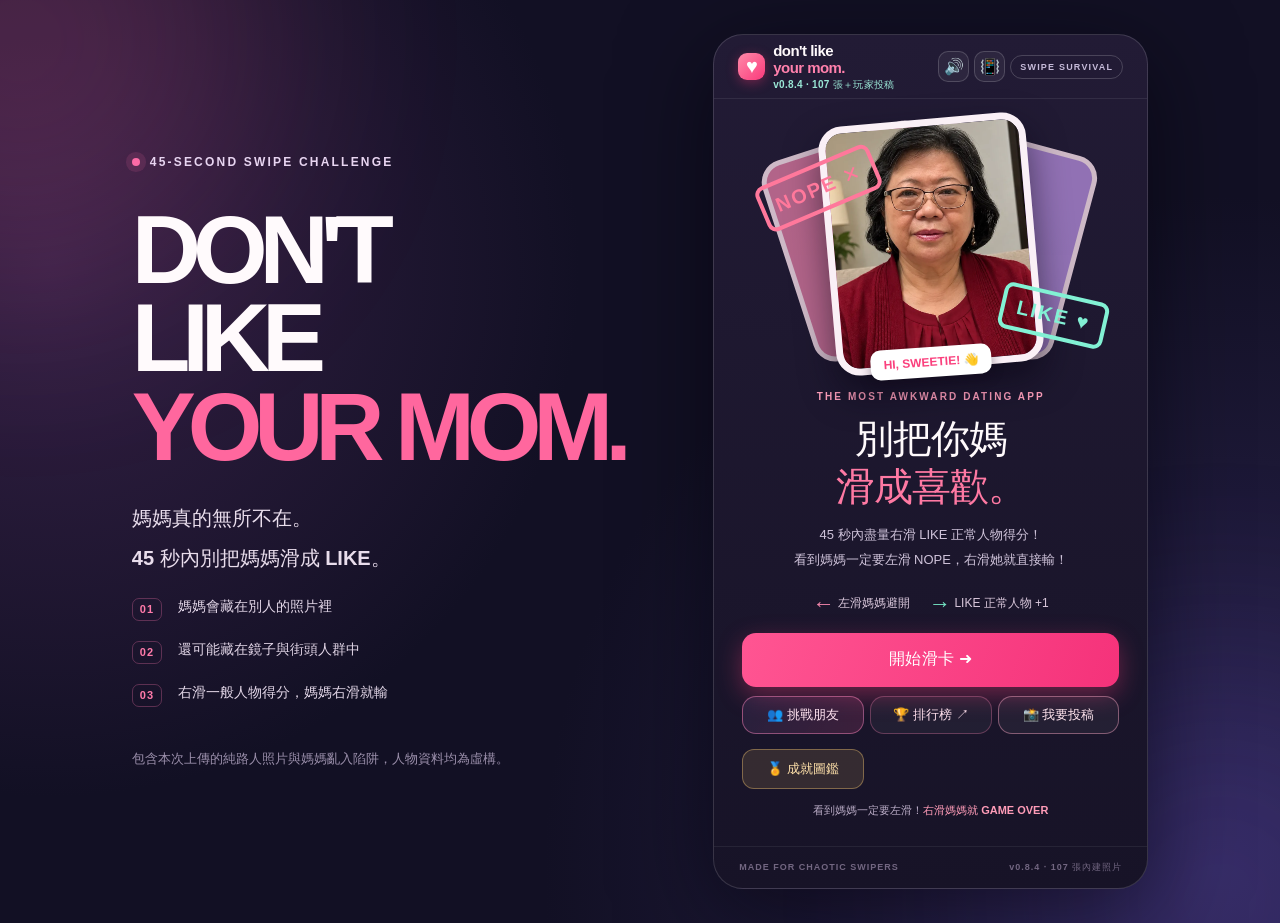
==== commit a76a4e9d: "Add files via upload" ====
--- a/index.html
+++ b/index.html
@@ -220,7 +220,7 @@
         <p id="boardFootnote" class="board-footnote">前 100 名單局成績 · 今日榜以台灣時間計算<br>未設定雲端前不會顯示假排行榜</p>
         <button id="closeLeaderboard" class="secondary-button board-back" type="button">← 返回遊戲</button>
       </section>
-      <footer class="app-footer"><span>MADE FOR CHAOTIC SWIPERS</span><span>v0.8.2 · 107 張內建照片</span></footer>
+      <footer class="app-footer"><span>MADE FOR CHAOTIC SWIPERS</span><span>v0.8.4 · 107 張內建照片</span></footer>
     </main>
   </div>
   <script src="./leaderboard-config.js?v=0.5.0"></script>
@@ -233,6 +233,7 @@
   <script src="./photo-preload.js?v=0.7.3"></script>
   <script src="./live-duel.js?v=0.6.1"></script>
   <script src="./achievements.js?v=0.8.0"></script>
-  <script src="./script.js?v=0.8.2"></script>
+  <script src="./game-metrics.js?v=0.8.4"></script>
+  <script src="./script.js?v=0.8.4"></script>
 </body>
 </html>
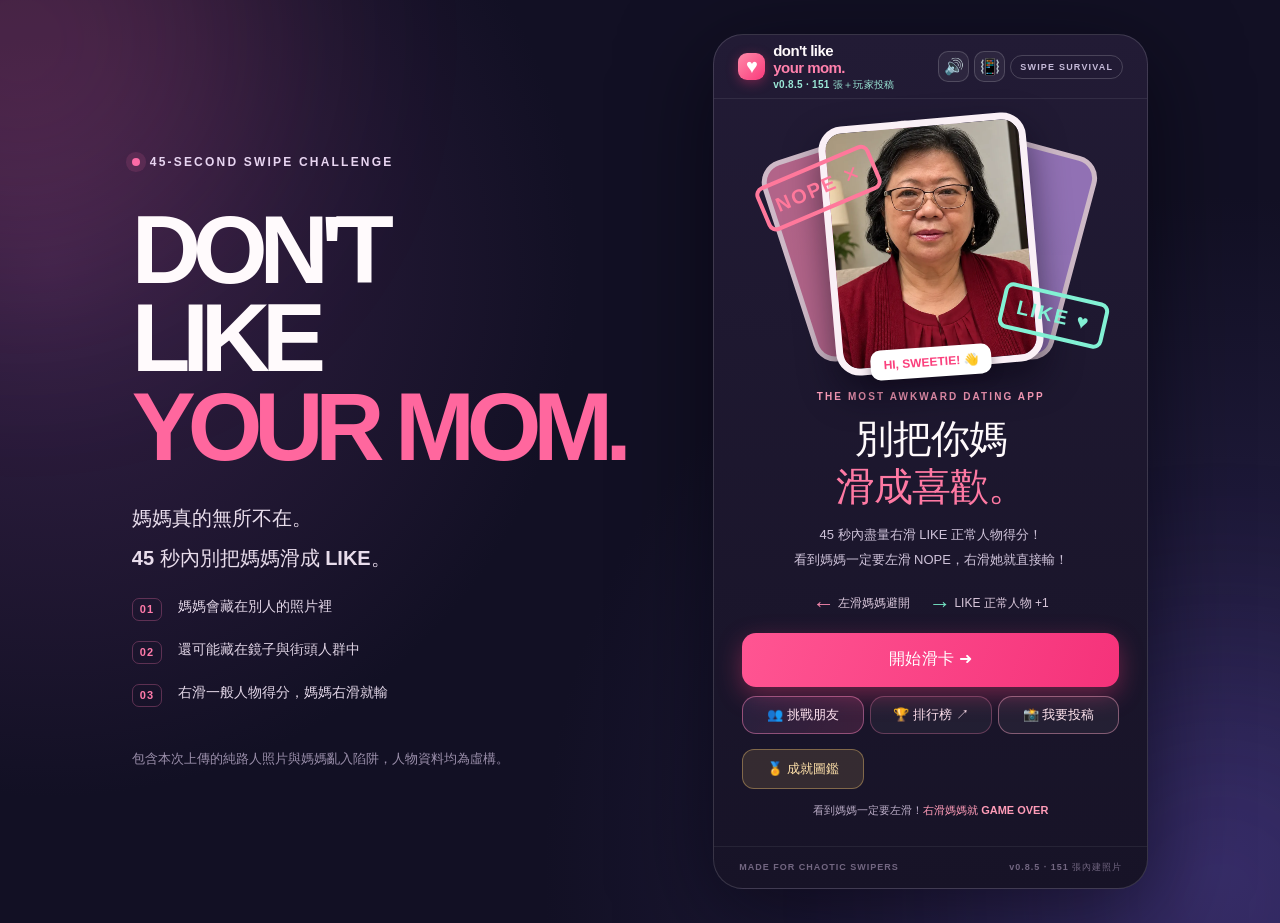
==== commit aa5a92d9: "Add files via upload" ====
--- a/index.html
+++ b/index.html
@@ -220,13 +220,13 @@
         <p id="boardFootnote" class="board-footnote">前 100 名單局成績 · 今日榜以台灣時間計算<br>未設定雲端前不會顯示假排行榜</p>
         <button id="closeLeaderboard" class="secondary-button board-back" type="button">← 返回遊戲</button>
       </section>
-      <footer class="app-footer"><span>MADE FOR CHAOTIC SWIPERS</span><span>v0.8.4 · 107 張內建照片</span></footer>
+      <footer class="app-footer"><span>MADE FOR CHAOTIC SWIPERS</span><span>v0.8.5 · 151 張內建照片</span></footer>
     </main>
   </div>
   <script src="./leaderboard-config.js?v=0.5.0"></script>
   <script src="./feedback.js?v=0.5.0"></script>
   <script src="./leaderboard.js?v=0.7.4"></script>
-  <script src="./art-data.js?v=0.8.1"></script>
+  <script src="./art-data.js?v=0.8.5"></script>
   <script src="./deck-engine.js?v=0.5.7"></script>
   <script src="./community-api.js?v=0.7.2"></script>
   <script src="./community-feed.js?v=0.7.2"></script>
@@ -234,6 +234,6 @@
   <script src="./live-duel.js?v=0.6.1"></script>
   <script src="./achievements.js?v=0.8.0"></script>
   <script src="./game-metrics.js?v=0.8.4"></script>
-  <script src="./script.js?v=0.8.4"></script>
+  <script src="./script.js?v=0.8.5"></script>
 </body>
 </html>
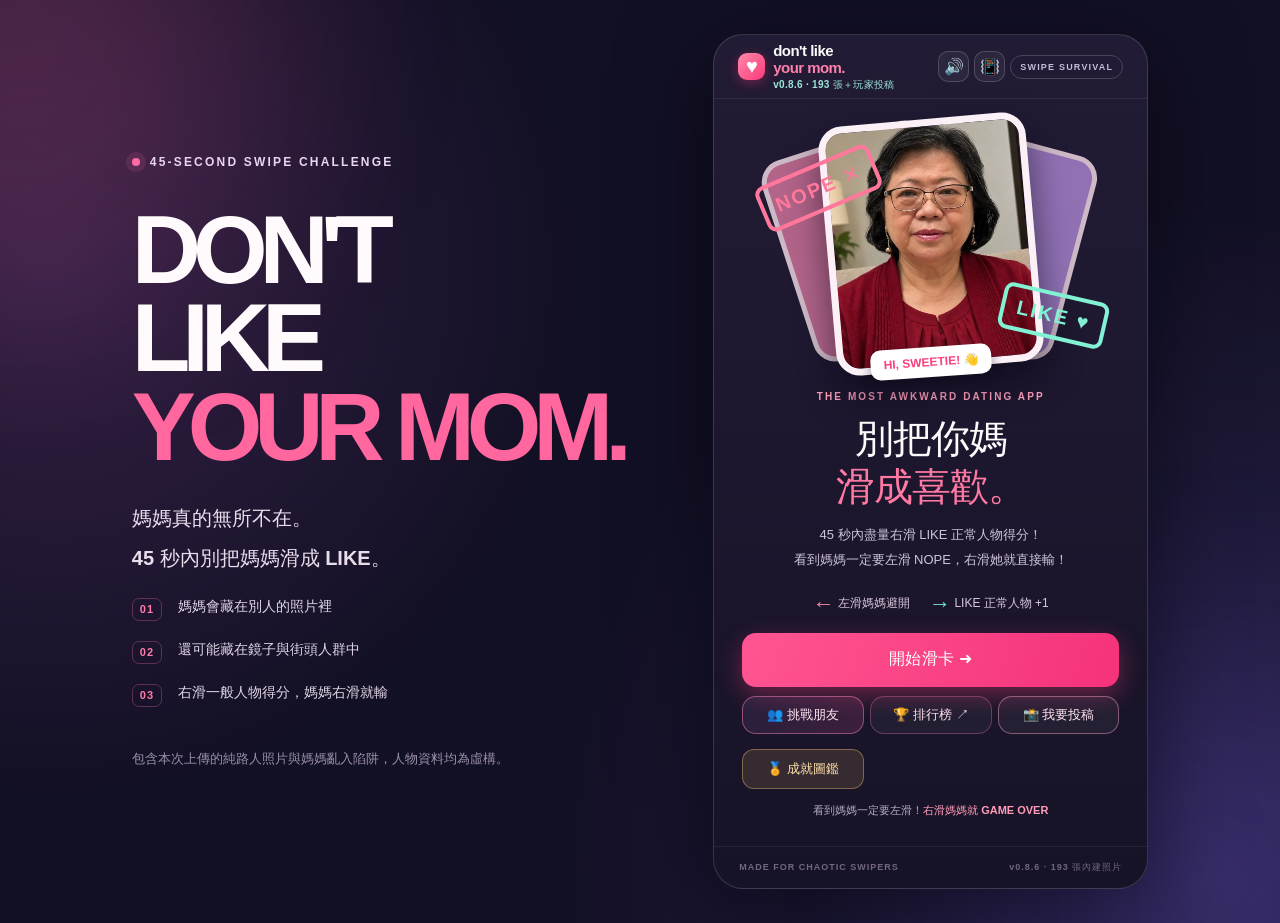
==== commit 3267cb20: "Add files via upload" ====
--- a/index.html
+++ b/index.html
@@ -220,13 +220,13 @@
         <p id="boardFootnote" class="board-footnote">前 100 名單局成績 · 今日榜以台灣時間計算<br>未設定雲端前不會顯示假排行榜</p>
         <button id="closeLeaderboard" class="secondary-button board-back" type="button">← 返回遊戲</button>
       </section>
-      <footer class="app-footer"><span>MADE FOR CHAOTIC SWIPERS</span><span>v0.8.5 · 151 張內建照片</span></footer>
+      <footer class="app-footer"><span>MADE FOR CHAOTIC SWIPERS</span><span>v0.8.6 · 193 張內建照片</span></footer>
     </main>
   </div>
   <script src="./leaderboard-config.js?v=0.5.0"></script>
   <script src="./feedback.js?v=0.5.0"></script>
   <script src="./leaderboard.js?v=0.7.4"></script>
-  <script src="./art-data.js?v=0.8.5"></script>
+  <script src="./art-data.js?v=0.8.6"></script>
   <script src="./deck-engine.js?v=0.5.7"></script>
   <script src="./community-api.js?v=0.7.2"></script>
   <script src="./community-feed.js?v=0.7.2"></script>
@@ -234,6 +234,6 @@
   <script src="./live-duel.js?v=0.6.1"></script>
   <script src="./achievements.js?v=0.8.0"></script>
   <script src="./game-metrics.js?v=0.8.4"></script>
-  <script src="./script.js?v=0.8.5"></script>
+  <script src="./script.js?v=0.8.6"></script>
 </body>
 </html>
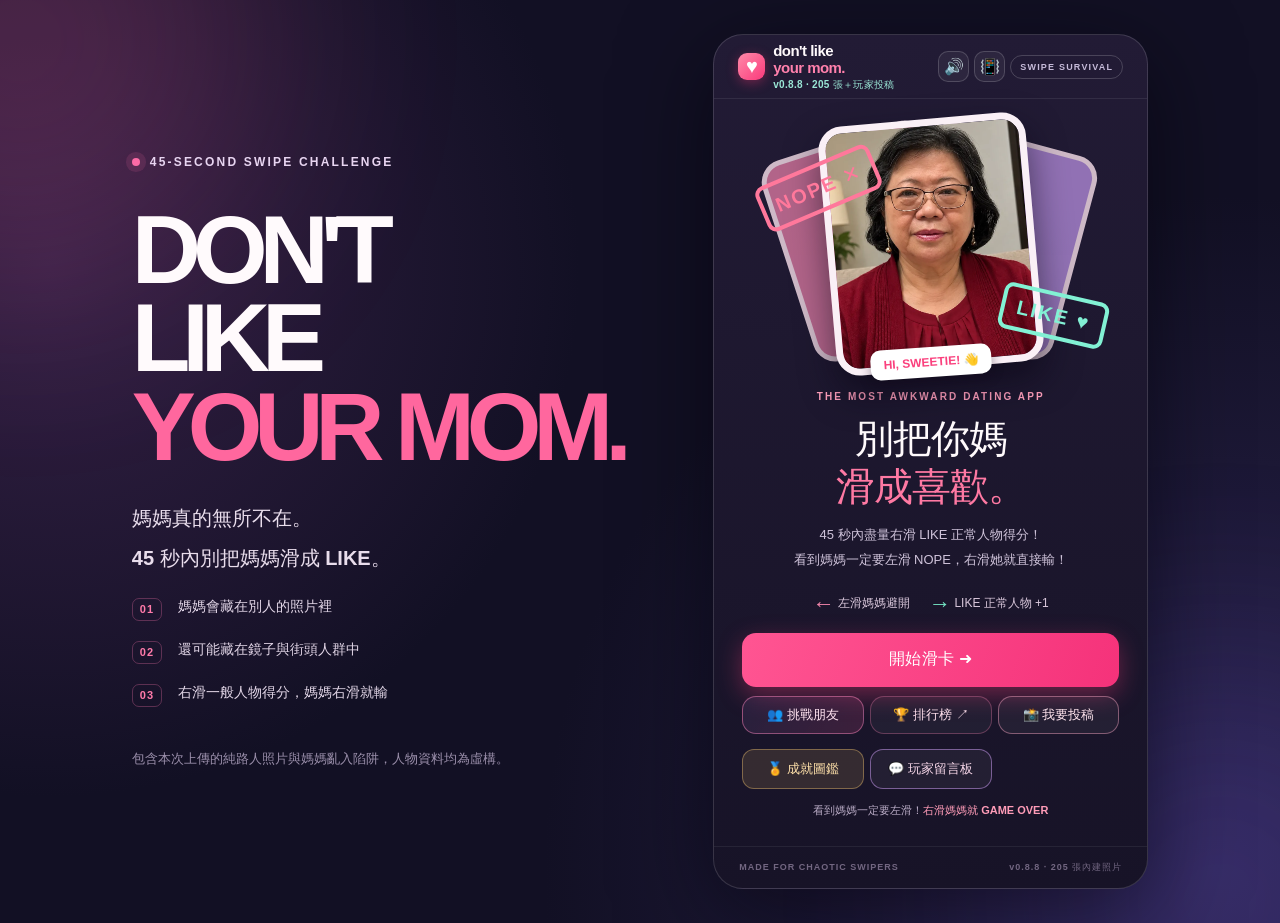
==== commit 6f0a403b: "Add files via upload" ====
--- a/index.html
+++ b/index.html
@@ -49,7 +49,7 @@
   <link rel="manifest" href="./manifest.webmanifest?v=mom-icon-v1">
   <link rel="icon" type="image/png" sizes="192x192" href="./assets/icon-192-mom-v1.png">
   <link rel="apple-touch-icon" sizes="180x180" href="./assets/apple-touch-icon-mom-v1.png">
-  <link rel="stylesheet" href="./style.css?v=0.8.2">
+  <link rel="stylesheet" href="./style.css?v=0.8.8">
   <title>DON'T LIKE YOUR MOM — 45 秒滑卡生存挑戰</title>
 </head>
 <body>
@@ -97,6 +97,7 @@
           <button id="openLeaderboardWelcome" class="leaderboard-link" type="button">🏆 排行榜 ↗</button>
           <button id="openSubmitPhotos" class="community-submit-button" type="button">📸 我要投稿</button>
           <button id="openAchievementsWelcome" class="achievement-link" type="button">🏅 成就圖鑑</button>
+          <a class="board-home-link" href="./board.html">💬 玩家留言板</a>
         </div>
         <div id="challengeInviteInfo" class="challenge-invite-info hidden" aria-live="polite"></div><div class="welcome-bottom">看到媽媽一定要左滑！<strong>右滑媽媽就 GAME OVER</strong></div>
       </section>
@@ -220,13 +221,13 @@
         <p id="boardFootnote" class="board-footnote">前 100 名單局成績 · 今日榜以台灣時間計算<br>未設定雲端前不會顯示假排行榜</p>
         <button id="closeLeaderboard" class="secondary-button board-back" type="button">← 返回遊戲</button>
       </section>
-      <footer class="app-footer"><span>MADE FOR CHAOTIC SWIPERS</span><span>v0.8.6 · 193 張內建照片</span></footer>
+      <footer class="app-footer"><span>MADE FOR CHAOTIC SWIPERS</span><span>v0.8.8 · 205 張內建照片</span></footer>
     </main>
   </div>
   <script src="./leaderboard-config.js?v=0.5.0"></script>
   <script src="./feedback.js?v=0.5.0"></script>
   <script src="./leaderboard.js?v=0.7.4"></script>
-  <script src="./art-data.js?v=0.8.6"></script>
+  <script src="./art-data.js?v=0.8.7"></script>
   <script src="./deck-engine.js?v=0.5.7"></script>
   <script src="./community-api.js?v=0.7.2"></script>
   <script src="./community-feed.js?v=0.7.2"></script>
@@ -234,6 +235,6 @@
   <script src="./live-duel.js?v=0.6.1"></script>
   <script src="./achievements.js?v=0.8.0"></script>
   <script src="./game-metrics.js?v=0.8.4"></script>
-  <script src="./script.js?v=0.8.6"></script>
+  <script src="./script.js?v=0.8.8"></script>
 </body>
 </html>
--- a/style.css
+++ b/style.css
@@ -491,3 +491,15 @@
 .evidence-panel, .evidence-photo { overflow:visible !important; }
 .evidence-photo > img { border-radius:8px; }
 .evidence-spot { z-index:4; overflow:visible; }
+
+/* v0.8.8 - fifth welcome action, same height as the other buttons. */
+.welcome-extra-actions .board-home-link{
+  display:grid;place-items:center;min-width:0;min-height:40px;
+  text-align:center;text-decoration:none;line-height:1.25;
+  font-size:clamp(10px,2.85vw,13px);font-weight:900;
+  padding:10px 3px;margin:9px 0 0;
+  color:#f7d7e9;background:#ffffff0d;
+  border:1px solid #d1a0fa80;border-radius:13px;
+}
+@media(max-width:840px){.welcome-extra-actions .board-home-link{padding:8px 3px;min-height:39px;margin-top:7px}}
+@media(max-width:355px){.welcome-extra-actions .board-home-link{font-size:10px;padding:6px 2px}}
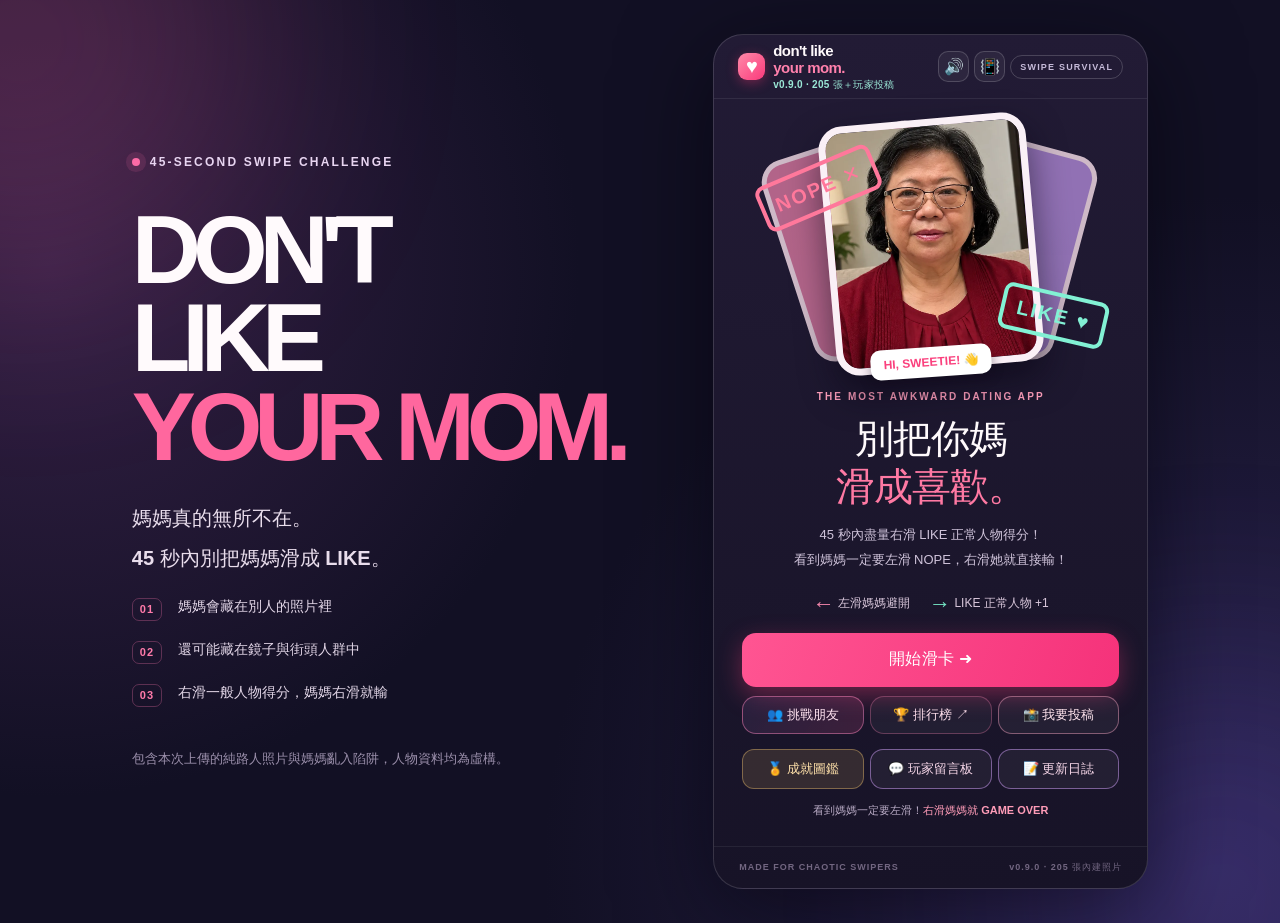
==== commit b187bc55: "Add files via upload" ====
--- a/index.html
+++ b/index.html
@@ -46,10 +46,22 @@
   </script>
   <meta property="og:title" content="DON'T LIKE YOUR MOM 💔">
   <meta property="og:description" content="真人照片版：45 秒內 LIKE 最多人，千萬別滑到媽媽！">
+  <!-- Social preview: absolute HTTPS image URL for Threads/Facebook/LINE crawlers. -->
+  <meta property="og:type" content="website">
+  <meta property="og:url" content="https://vmylife.github.io/Don-t-like-your-mom/">
+  <meta property="og:image" content="https://vmylife.github.io/Don-t-like-your-mom/assets/og-share-preview.jpg">
+  <meta property="og:image:secure_url" content="https://vmylife.github.io/Don-t-like-your-mom/assets/og-share-preview.jpg">
+  <meta property="og:image:type" content="image/jpeg">
+  <meta property="og:image:alt" content="DON'T LIKE YOUR MOM 遊戲分享圖片">
+  <meta name="twitter:card" content="summary_large_image">
+  <meta name="twitter:title" content="DON'T LIKE YOUR MOM 💔">
+  <meta name="twitter:description" content="45 秒內 LIKE 最多人，千萬別滑到媽媽！">
+  <meta name="twitter:image" content="https://vmylife.github.io/Don-t-like-your-mom/assets/og-share-preview.jpg">
+  <link rel="canonical" href="https://vmylife.github.io/Don-t-like-your-mom/">
   <link rel="manifest" href="./manifest.webmanifest?v=mom-icon-v1">
   <link rel="icon" type="image/png" sizes="192x192" href="./assets/icon-192-mom-v1.png">
   <link rel="apple-touch-icon" sizes="180x180" href="./assets/apple-touch-icon-mom-v1.png">
-  <link rel="stylesheet" href="./style.css?v=0.8.8">
+  <link rel="stylesheet" href="./style.css?v=0.9.0">
   <title>DON'T LIKE YOUR MOM — 45 秒滑卡生存挑戰</title>
 </head>
 <body>
@@ -98,8 +110,10 @@
           <button id="openSubmitPhotos" class="community-submit-button" type="button">📸 我要投稿</button>
           <button id="openAchievementsWelcome" class="achievement-link" type="button">🏅 成就圖鑑</button>
           <a class="board-home-link" href="./board.html">💬 玩家留言板</a>
+          <button id="openChangelog" class="welcome-changelog-button" type="button" aria-haspopup="dialog" aria-controls="changelogDialog">📝 更新日誌</button>
         </div>
         <div id="challengeInviteInfo" class="challenge-invite-info hidden" aria-live="polite"></div><div class="welcome-bottom">看到媽媽一定要左滑！<strong>右滑媽媽就 GAME OVER</strong></div>
+
       </section>
 
       <section id="duelLobbyScreen" class="screen screen-duel-lobby hidden" aria-label="雙人同步挑戰等候室">
@@ -221,9 +235,24 @@
         <p id="boardFootnote" class="board-footnote">前 100 名單局成績 · 今日榜以台灣時間計算<br>未設定雲端前不會顯示假排行榜</p>
         <button id="closeLeaderboard" class="secondary-button board-back" type="button">← 返回遊戲</button>
       </section>
-      <footer class="app-footer"><span>MADE FOR CHAOTIC SWIPERS</span><span>v0.8.8 · 205 張內建照片</span></footer>
+      <footer class="app-footer"><span>MADE FOR CHAOTIC SWIPERS</span><span>v0.9.0 · 205 張內建照片</span></footer>
     </main>
   </div>
+
+  <!-- Independent modal: the game remains on the welcome screen when viewing patch notes. -->
+  <dialog id="changelogDialog" class="changelog-dialog" aria-labelledby="changelogTitle" aria-describedby="changelogDescription">
+    <div class="changelog-modal-head">
+      <div>
+        <div class="changelog-eyebrow">DON'T LIKE YOUR MOM · PATCH NOTES</div>
+        <h2 id="changelogTitle">📋 更新日誌</h2>
+        <p id="changelogDescription">版本更新內容 · 日期以台灣時間顯示</p>
+      </div>
+      <button id="closeChangelog" type="button" class="changelog-close" aria-label="關閉更新日誌">✕</button>
+    </div>
+    <div id="changelogEntries" class="changelog-entries" aria-live="off"></div>
+    <div class="changelog-modal-foot">更多新版本會陸續記錄在這裡。</div>
+  </dialog>
+
   <script src="./leaderboard-config.js?v=0.5.0"></script>
   <script src="./feedback.js?v=0.5.0"></script>
   <script src="./leaderboard.js?v=0.7.4"></script>
@@ -235,6 +264,7 @@
   <script src="./live-duel.js?v=0.6.1"></script>
   <script src="./achievements.js?v=0.8.0"></script>
   <script src="./game-metrics.js?v=0.8.4"></script>
-  <script src="./script.js?v=0.8.8"></script>
+  <script src="./script.js?v=0.9.0"></script>
+  <script src="./changelog.js?v=0.9.0"></script>
 </body>
 </html>
--- a/style.css
+++ b/style.css
@@ -503,3 +503,73 @@
 }
 @media(max-width:840px){.welcome-extra-actions .board-home-link{padding:8px 3px;min-height:39px;margin-top:7px}}
 @media(max-width:355px){.welcome-extra-actions .board-home-link{font-size:10px;padding:6px 2px}}
+
+
+/* v0.9.0 — Patch notes are the 6th homepage action:
+   directly underneath the 3rd action (我要投稿), not a floating overlay. */
+.welcome-extra-actions .welcome-changelog-button{
+  display:grid;place-items:center;
+  position:static;grid-column:3;grid-row:2;
+  width:100%;min-width:0;min-height:40px;
+  margin:9px 0 0;padding:10px 3px;
+  background:#ffffff0d;border:1px solid #d1a0fa80;
+  color:#f7d7e9;border-radius:13px;
+  font-family:inherit;font-size:clamp(10px,2.85vw,13px);font-weight:900;line-height:1.25;
+  text-align:center;white-space:normal;
+  -webkit-tap-highlight-color:transparent;
+}
+.welcome-extra-actions .welcome-changelog-button:focus-visible{outline:2px solid #ff9bc4;outline-offset:3px}
+.welcome-extra-actions .welcome-changelog-button:active{transform:scale(.97)}
+@media(max-width:840px){
+  .welcome-extra-actions .welcome-changelog-button{padding:8px 3px;min-height:39px;margin-top:7px}
+}
+@media(max-width:355px){
+  .welcome-extra-actions .welcome-changelog-button{font-size:10px;padding:6px 2px}
+}
+.changelog-dialog{
+  width:min(440px,calc(100vw - 32px));max-width:440px;
+  max-height:min(82dvh,720px);padding:0;border:1px solid #ff91c77d;
+  border-radius:20px;background:#231a33;color:#fff;
+  box-shadow:0 24px 90px #05020bdb;
+  overflow:hidden;overscroll-behavior:contain;
+}
+.changelog-dialog::backdrop{background:#0e0719ca;backdrop-filter:blur(7px);-webkit-backdrop-filter:blur(7px)}
+.changelog-modal-head{
+  position:relative;display:flex;align-items:flex-start;justify-content:space-between;gap:9px;
+  background:linear-gradient(135deg,#48233e,#2b2140);padding:22px 18px 16px;
+  border-bottom:1px solid #ff9dc33d;
+}
+.changelog-eyebrow{font-size:9px;letter-spacing:1.5px;font-weight:900;color:#fa9fbd;margin-bottom:5px}
+.changelog-modal-head h2{font-size:24px;line-height:1.25;margin:0;color:#ffe2ef;font-weight:950}
+.changelog-modal-head p{margin:8px 0 0;color:#c8b7d2;font-size:11px;line-height:1.5}
+.changelog-close{
+  flex:0 0 38px;width:38px;height:38px;padding:0;
+  border:1px solid #ffffff45;border-radius:12px;background:#ffffff16;
+  font-family:inherit;font-size:17px;font-weight:900;line-height:1;color:#fff;cursor:pointer;
+}
+.changelog-entries{
+  overflow-y:auto;overflow-x:hidden;-webkit-overflow-scrolling:touch;
+  overscroll-behavior:contain;
+  max-height:min(59dvh,520px);padding:16px 17px 8px;
+}
+.changelog-release{
+  position:relative;margin:0 0 15px;padding:14px 14px 12px;
+  border-radius:14px;background:#ffffff08;border:1px solid #ffffff20;
+  text-align:left;
+}
+.changelog-release.latest{border-color:#ff78ac8e;background:linear-gradient(135deg,#772b5b46,#33213fbd)}
+.changelog-release-head{display:flex;flex-wrap:wrap;gap:6px;align-items:center;margin:0 0 8px}
+.changelog-version{font-size:13px;font-weight:950;color:#ffc3db}
+.changelog-release.latest .changelog-version{color:#ff81b4}
+.changelog-date{font-size:11px;color:#bfaecb;letter-spacing:.2px}
+.changelog-new{font-size:9px;font-weight:900;border:1px solid #ff8eaf7a;border-radius:7px;color:#ffe2f0;padding:2px 6px;background:#de46803a}
+.changelog-release h3{font-size:14px;color:#fbe6f3;margin:0 0 7px;line-height:1.3;font-weight:900}
+.changelog-release ul{list-style:disc;margin:0;padding-left:19px;color:#d8c9dc;font-size:12px;line-height:1.7}
+.changelog-release li+li{margin-top:3px}
+.changelog-modal-foot{border-top:1px solid #ffffff1c;text-align:center;padding:11px 14px;color:#bfaac7;font-size:11px}
+@media(max-height:680px){
+  .changelog-dialog{max-height:88dvh}
+  .changelog-modal-head{padding:15px 16px 11px}
+  .changelog-entries{max-height:58dvh}
+  .changelog-modal-head h2{font-size:20px}
+}
